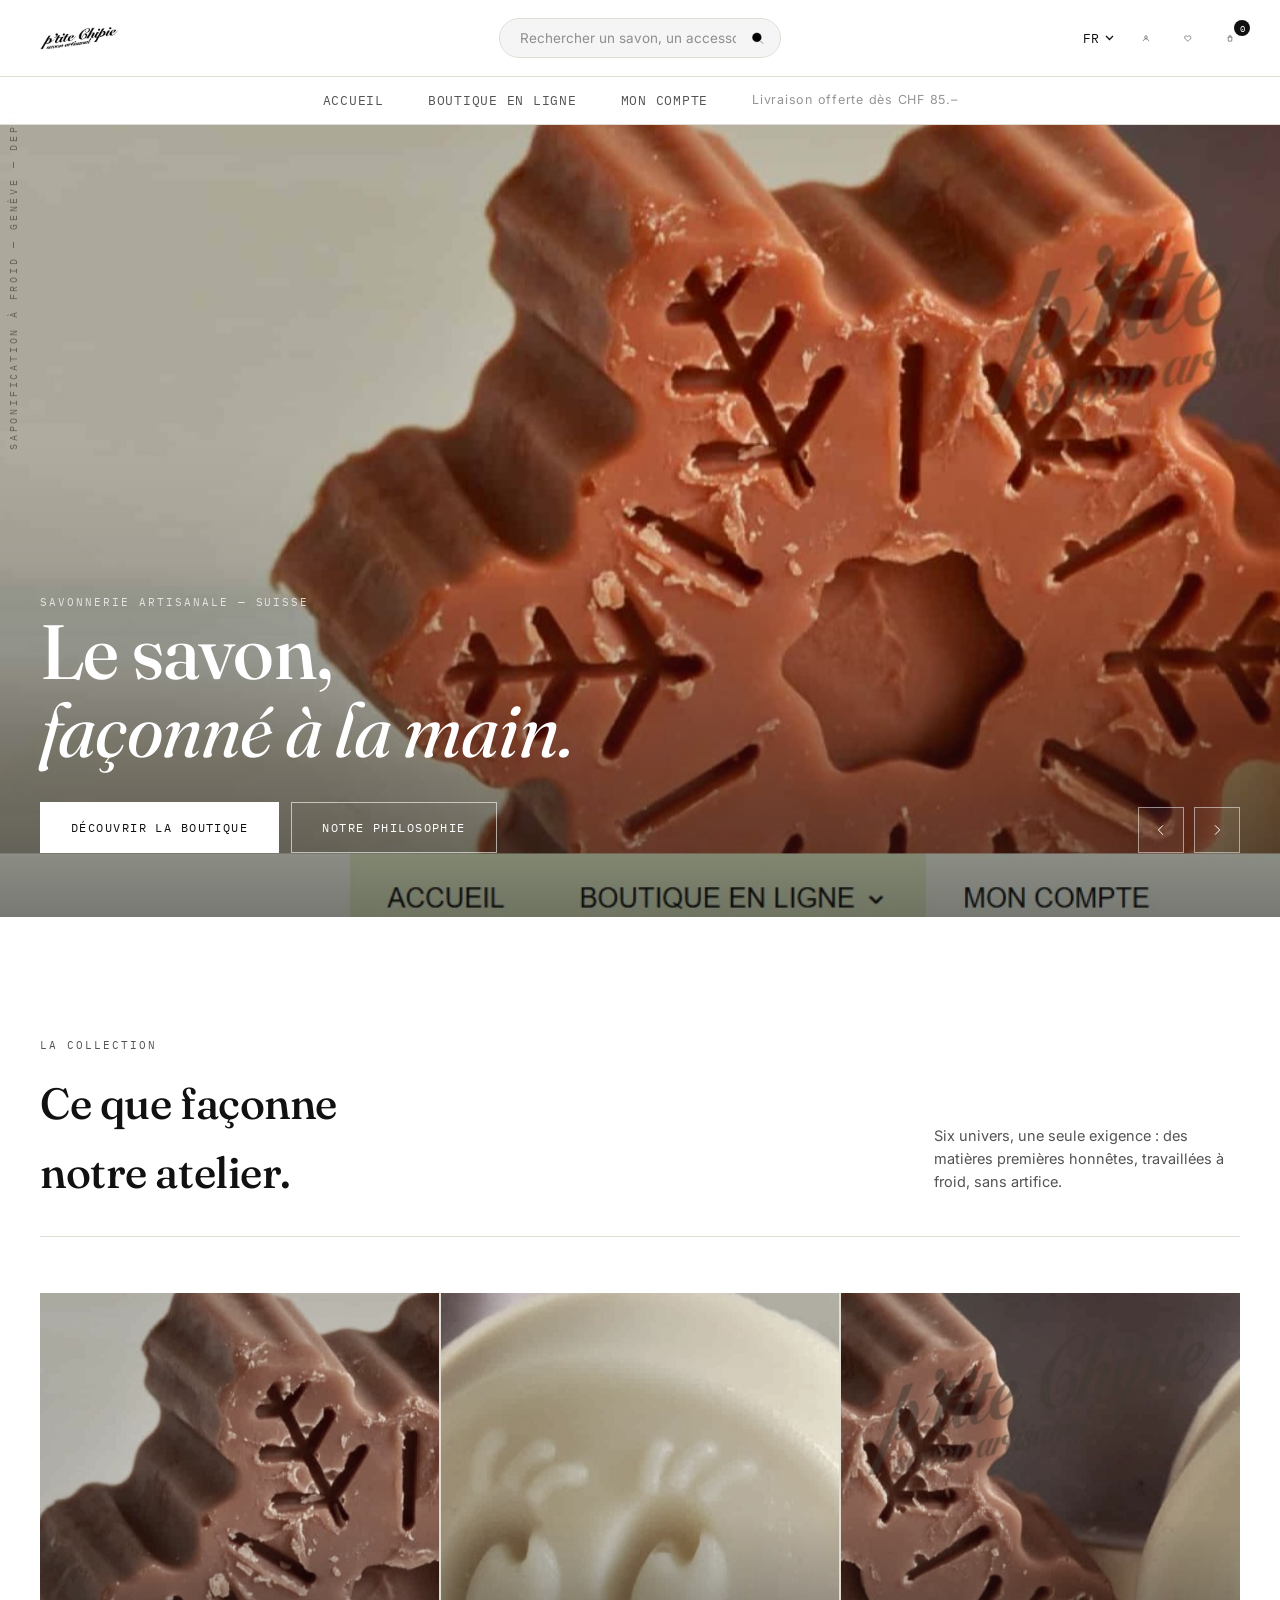
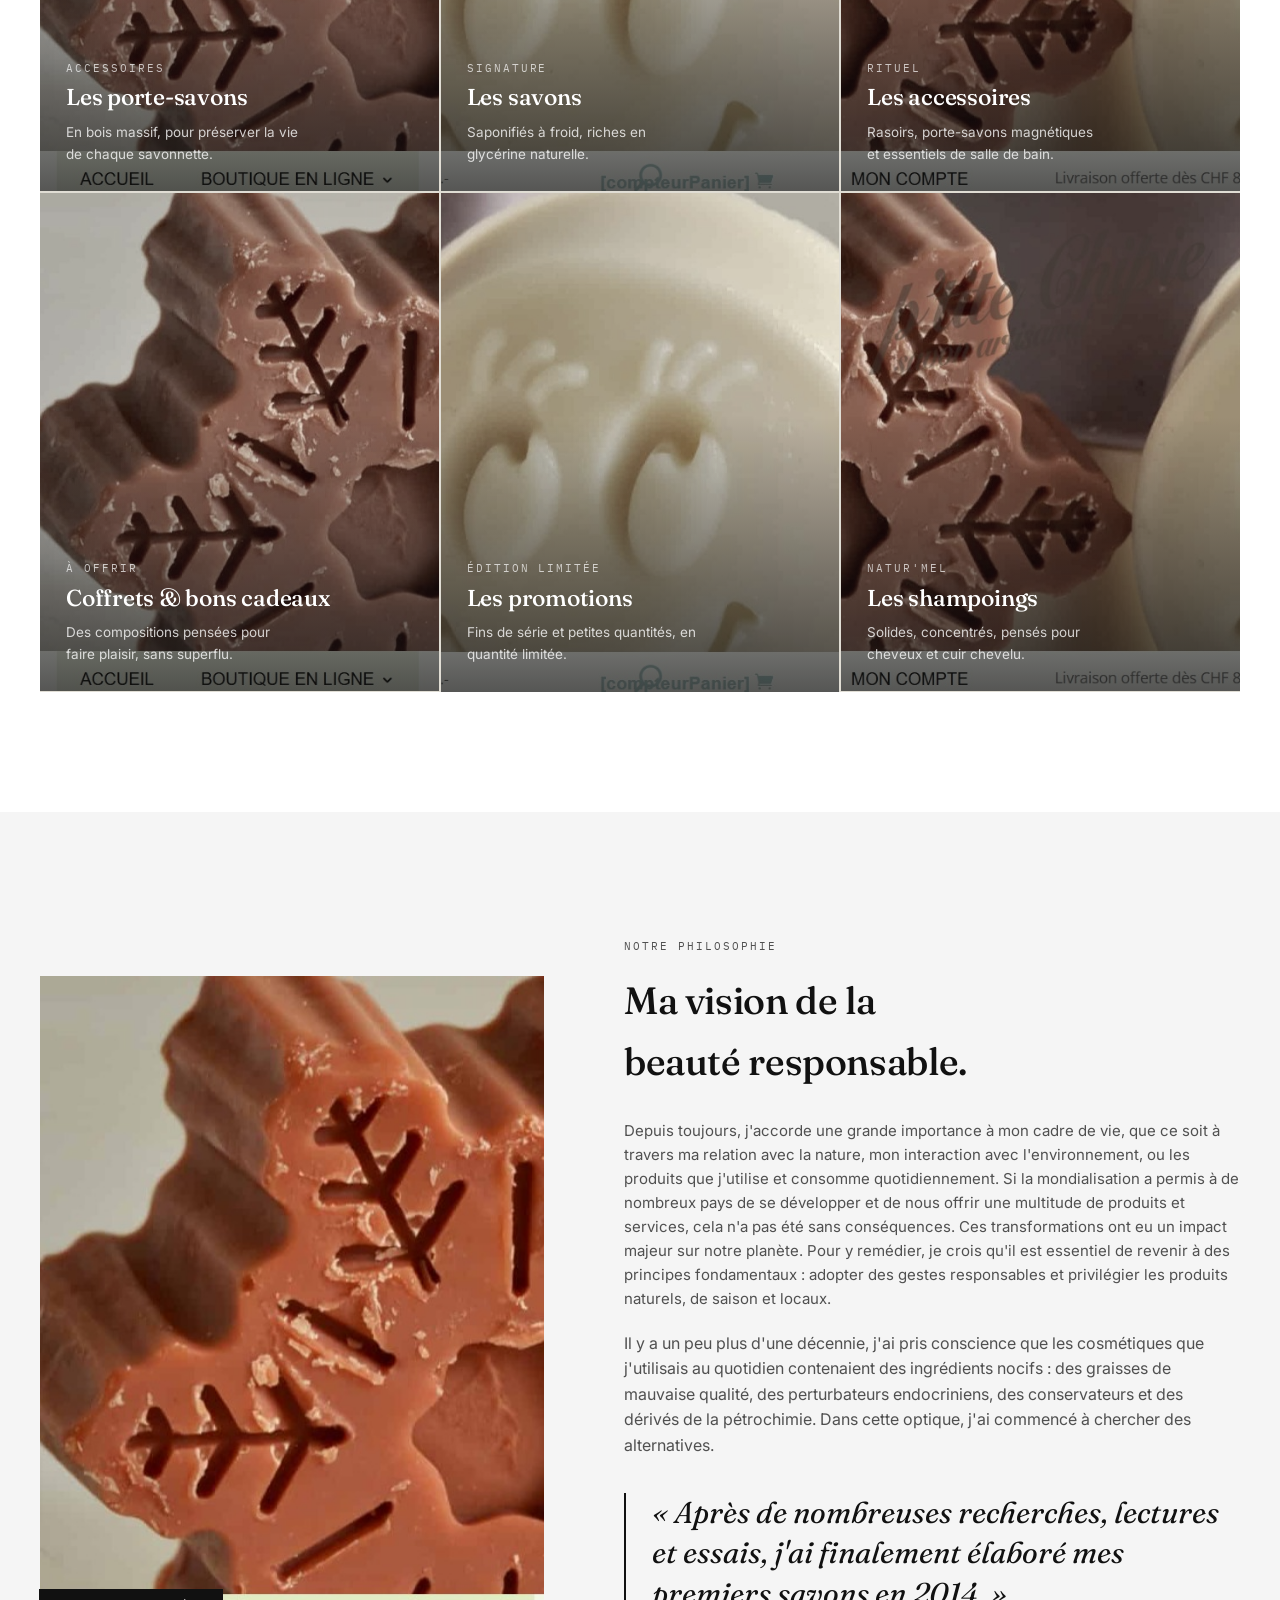
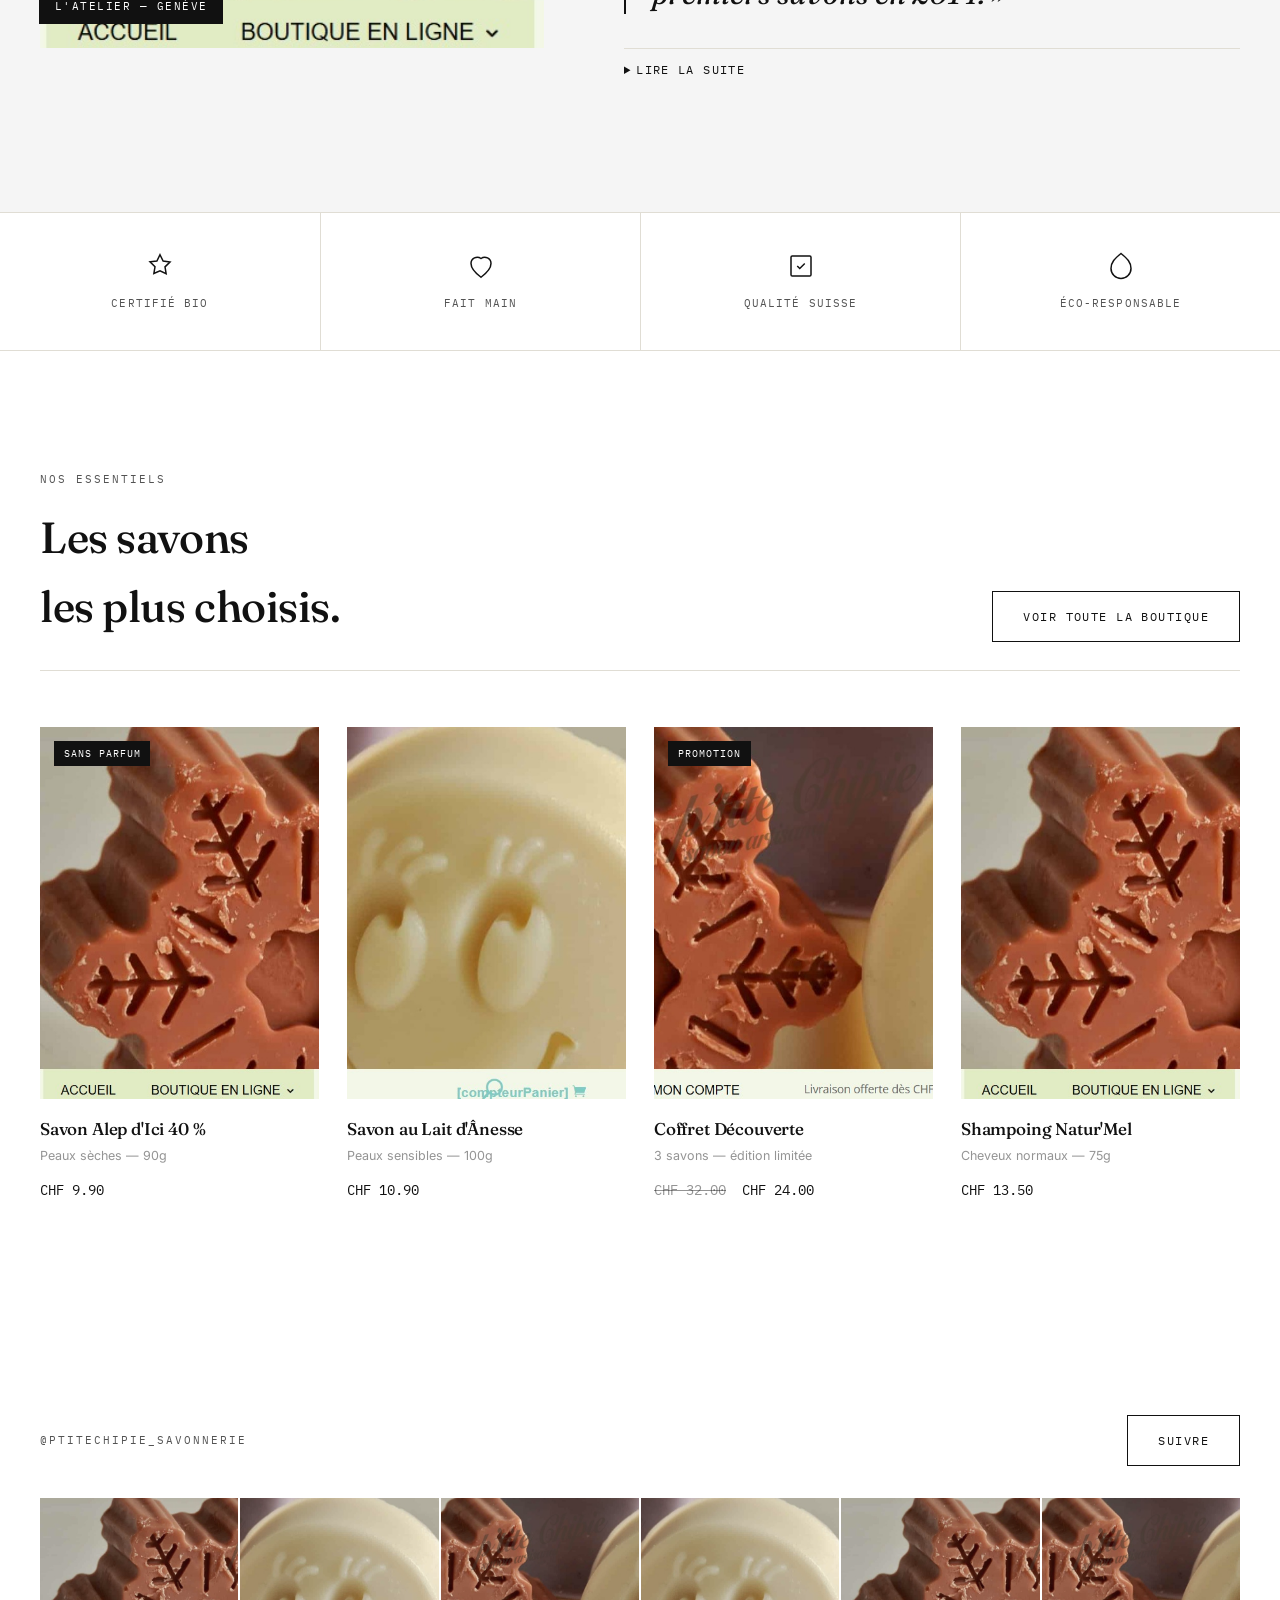
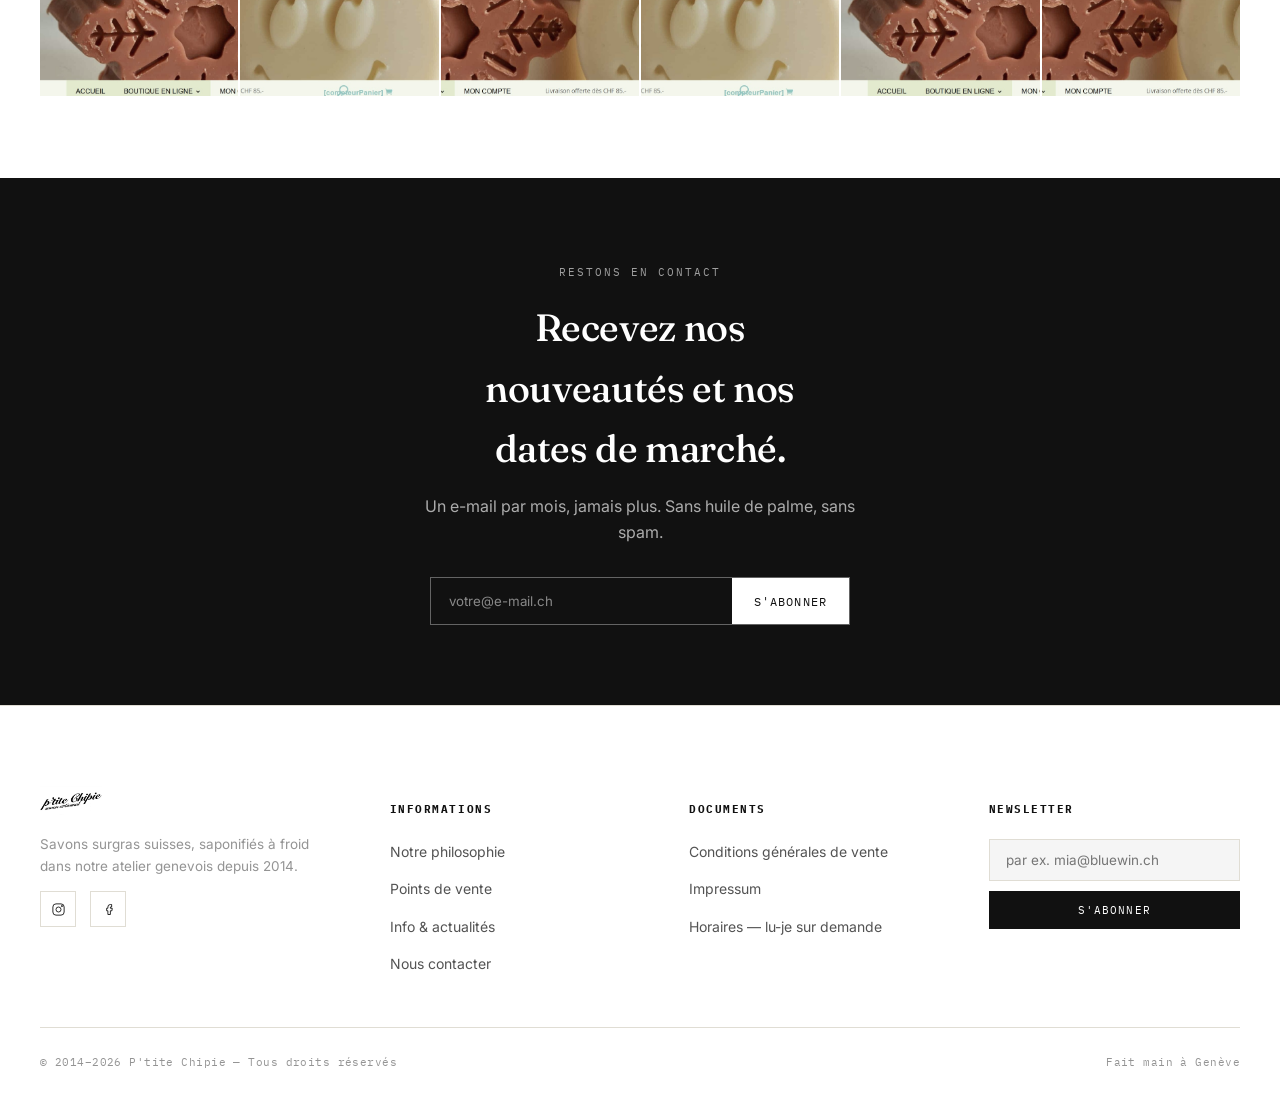
==== index.html @ 365baeb0 "Add files via upload" ====
<!DOCTYPE html>
<html lang="fr">
<head>
<meta charset="UTF-8">
<meta name="viewport" content="width=device-width, initial-scale=1.0">
<title>P'tite Chipie — Savons surgras suisses, saponifiés à froid</title>
<meta name="description" content="Savons surgras artisanaux, saponifiés à froid en Suisse. Sans huile de palme, sans parfum de synthèse. Fabriqué à la main dans notre atelier genevois.">
<link rel="preconnect" href="https://fonts.googleapis.com">
<link href="https://fonts.googleapis.com/css2?family=Fraunces:ital,opsz,wght@0,9..144,300;0,9..144,500;0,9..144,600;1,9..144,400;1,9..144,500&family=Inter:wght@300;400;500;600&family=IBM+Plex+Mono:wght@400;500&display=swap" rel="stylesheet">
<link rel="stylesheet" href="style.css">
</head>
<body>

<div class="atelier-rail"><span>Saponification à froid — Genève — Depuis 2014</span></div>

<!-- ============ HEADER ============ -->
<header class="site-header">
  <div class="header-top">
    <a href="index.html" class="logo-link">
      <img src="assets/logo.jpg" alt="P'tite Chipie — savon artisanal">
    </a>

    <div class="header-search">
      <input type="text" placeholder="Rechercher un savon, un accessoire…">
      <svg viewBox="0 0 24 24"><circle cx="11" cy="11" r="7"/><line x1="21" y1="21" x2="16.65" y2="16.65"/></svg>
    </div>

    <div class="header-actions">
      <div class="lang-select">
        <button type="button"><span class="lang-current">FR</span>
          <svg width="9" height="6" viewBox="0 0 9 6" fill="none"><path d="M1 1L4.5 4.5L8 1" stroke="currentColor" stroke-width="1.3"/></svg>
        </button>
        <ul>
          <li><a href="#">FR</a></li>
          <li><a href="#">EN</a></li>
          <li><a href="#">DE</a></li>
        </ul>
      </div>
      <button class="icon-btn" aria-label="Mon compte">
        <svg viewBox="0 0 24 24"><circle cx="12" cy="8" r="4"/><path d="M4 20c0-4.4 3.6-7 8-7s8 2.6 8 7"/></svg>
      </button>
      <button class="icon-btn" aria-label="Liste de souhaits">
        <svg viewBox="0 0 24 24"><path d="M12 20s-7.5-4.5-9.5-9C1 7.5 3 4 6.5 4c2 0 3.5 1.2 4.5 2.6C12 5.2 13.5 4 15.5 4 19 4 21 7.5 20.5 11 18.5 15.5 12 20 12 20z"/></svg>
      </button>
      <button class="icon-btn" aria-label="Panier">
        <svg viewBox="0 0 24 24"><path d="M6 8h12l-1 12H7L6 8z"/><path d="M9 8V6a3 3 0 0 1 6 0v2"/></svg>
        <span class="cart-count">0</span>
      </button>
    </div>
  </div>

  <nav class="header-nav">
    <ul>
      <li><a href="index.html">Accueil</a></li>
      <li class="has-dropdown">
        <a href="#">Boutique en ligne</a>
        <div class="dropdown">
          <a href="#">Les savons</a>
          <a href="#">Les accessoires</a>
          <a href="#">Natur'Mel</a>
          <a href="#">Coffrets &amp; bons cadeaux</a>
        </div>
      </li>
      <li><a href="#">Mon compte</a></li>
      <li><a href="#" style="text-transform:none;font-family:var(--sans);color:var(--ink-45)">Livraison offerte dès CHF 85.–</a></li>
    </ul>
  </nav>
</header>

<!-- ============ HERO SLIDER ============ -->
<section class="hero">
  <div class="hero-slide active">
    <img src="assets/banner_left.jpg" alt="Savon surgras artisanal en forme de flocon">
  </div>
  <div class="hero-slide">
    <img src="assets/banner_right.jpg" alt="Savon surgras artisanal au miel">
  </div>

  <div class="hero-content">
    <span class="eyebrow">Savonnerie artisanale — Suisse</span>
    <h1>Le savon,<br><span class="italic">façonné à la main.</span></h1>
    <div class="hero-cta">
      <a href="#collection" class="btn btn-light">Découvrir la boutique</a>
      <a href="#philosophie" class="btn btn-outline" style="color:#fff;border-color:rgba(255,255,255,.6)">Notre philosophie</a>
    </div>
  </div>

  <div class="hero-dots">
    <button class="active" aria-label="Slide 1"></button>
    <button aria-label="Slide 2"></button>
  </div>

  <div class="hero-arrows">
    <button class="hero-arrow prev" aria-label="Précédent">
      <svg viewBox="0 0 24 24"><path d="M15 5l-7 7 7 7"/></svg>
    </button>
    <button class="hero-arrow next" aria-label="Suivant">
      <svg viewBox="0 0 24 24"><path d="M9 5l7 7-7 7"/></svg>
    </button>
  </div>
</section>

<!-- ============ CATEGORY GRID ============ -->
<section class="section" id="collection">
  <div class="wrap">
    <div class="section-head">
      <div>
        <span class="eyebrow">La collection</span>
        <h2>Ce que façonne<br>notre atelier.</h2>
      </div>
      <p style="max-width:34ch;color:var(--ink-70);font-size:14.5px;">Six univers, une seule exigence&nbsp;: des matières premières honnêtes, travaillées à froid, sans artifice.</p>
    </div>

    <div class="cat-grid">
      <a class="cat-card" href="#">
        <img src="assets/banner_left.jpg" alt="Porte-savons en bois">
        <div class="cat-card-arrow"><svg viewBox="0 0 24 24"><path d="M7 17L17 7M9 7h8v8"/></svg></div>
        <div class="cat-card-body">
          <span class="eyebrow">Accessoires</span>
          <h3>Les porte-savons</h3>
          <p>En bois massif, pour préserver la vie de chaque savonnette.</p>
        </div>
      </a>

      <a class="cat-card" href="#">
        <img src="assets/banner_right.jpg" alt="Savons surgras artisanaux">
        <div class="cat-card-arrow"><svg viewBox="0 0 24 24"><path d="M7 17L17 7M9 7h8v8"/></svg></div>
        <div class="cat-card-body">
          <span class="eyebrow">Signature</span>
          <h3>Les savons</h3>
          <p>Saponifiés à froid, riches en glycérine naturelle.</p>
        </div>
      </a>

      <a class="cat-card" href="#">
        <img src="assets/banner_full.jpg" alt="Accessoires de rasage et de bain">
        <div class="cat-card-arrow"><svg viewBox="0 0 24 24"><path d="M7 17L17 7M9 7h8v8"/></svg></div>
        <div class="cat-card-body">
          <span class="eyebrow">Rituel</span>
          <h3>Les accessoires</h3>
          <p>Rasoirs, porte-savons magnétiques et essentiels de salle de bain.</p>
        </div>
      </a>

      <a class="cat-card" href="#">
        <img src="assets/banner_left.jpg" alt="Coffrets cadeaux">
        <div class="cat-card-arrow"><svg viewBox="0 0 24 24"><path d="M7 17L17 7M9 7h8v8"/></svg></div>
        <div class="cat-card-body">
          <span class="eyebrow">À offrir</span>
          <h3>Coffrets &amp; bons cadeaux</h3>
          <p>Des compositions pensées pour faire plaisir, sans superflu.</p>
        </div>
      </a>

      <a class="cat-card" href="#">
        <img src="assets/banner_right.jpg" alt="Promotions">
        <div class="cat-card-arrow"><svg viewBox="0 0 24 24"><path d="M7 17L17 7M9 7h8v8"/></svg></div>
        <div class="cat-card-body">
          <span class="eyebrow">Édition limitée</span>
          <h3>Les promotions</h3>
          <p>Fins de série et petites quantités, en quantité limitée.</p>
        </div>
      </a>

      <a class="cat-card" href="#">
        <img src="assets/banner_full.jpg" alt="Shampoings solides Natur'Mel">
        <div class="cat-card-arrow"><svg viewBox="0 0 24 24"><path d="M7 17L17 7M9 7h8v8"/></svg></div>
        <div class="cat-card-body">
          <span class="eyebrow">Natur'Mel</span>
          <h3>Les shampoings</h3>
          <p>Solides, concentrés, pensés pour cheveux et cuir chevelu.</p>
        </div>
      </a>
    </div>
  </div>
</section>

<!-- ============ ABOUT / EDITORIAL ============ -->
<section class="section" id="philosophie" style="background:var(--stone);">
  <div class="wrap">
    <div class="about">
      <div class="about-media">
        <img src="assets/banner_left.jpg" alt="Atelier de fabrication de savons P'tite Chipie">
        <span class="tag">L'atelier — Genève</span>
      </div>
      <div class="about-copy">
        <span class="eyebrow">Notre philosophie</span>
        <h2 style="margin:14px 0 26px;font-size:clamp(26px,3vw,38px);">Ma vision de la<br>beauté responsable.</h2>

        <p>Depuis toujours, j'accorde une grande importance à mon cadre de vie, que ce soit à travers ma relation avec la nature, mon interaction avec l'environnement, ou les produits que j'utilise et consomme quotidiennement. Si la mondialisation a permis à de nombreux pays de se développer et de nous offrir une multitude de produits et services, cela n'a pas été sans conséquences. Ces transformations ont eu un impact majeur sur notre planète. Pour y remédier, je crois qu'il est essentiel de revenir à des principes fondamentaux&nbsp;: adopter des gestes responsables et privilégier les produits naturels, de saison et locaux.</p>

        <p>Il y a un peu plus d'une décennie, j'ai pris conscience que les cosmétiques que j'utilisais au quotidien contenaient des ingrédients nocifs&nbsp;: des graisses de mauvaise qualité, des perturbateurs endocriniens, des conservateurs et des dérivés de la pétrochimie. Dans cette optique, j'ai commencé à chercher des alternatives.</p>

        <blockquote class="pull-quote">« Après de nombreuses recherches, lectures et essais, j'ai finalement élaboré mes premiers savons en 2014. »</blockquote>

        <details>
          <summary>Lire la suite</summary>
          <p>Ce qui n'était au départ qu'un test pour mon usage personnel est rapidement devenu un cadeau pour mes proches, puis un produit répondant pleinement à mes exigences. En 2015, j'ai décidé de participer aux marchés locaux afin d'échanger avec vous, de recueillir vos idées et de mieux comprendre vos besoins. Cette même année, mes savons ont été distribués dans plusieurs commerces partenaires, et j'ai également lancé ce site internet.</p>
          <p>Les lois sur les cosmétiques ont évolué au fil des ans, renforçant les exigences de sécurité et de transparence pour les consommateurs. Consciente de l'importance de ces nouvelles réglementations, je m'assure que chaque produit que je crée respecte scrupuleusement ces normes. Tous les Dossiers d'Information Produit (DIP) sont disponibles pour chaque recette, garantissant ainsi un accès total aux informations sur la composition, la sécurité et l'éthique de chaque formule.</p>
          <p>Tous mes produits sont conçus dans mon atelier, un espace entièrement dédié à la création artisanale de cosmétiques naturels. Ce lieu est bien plus qu'un simple espace de fabrication&nbsp;: c'est là où chaque ingrédient est sélectionné avec soin, où chaque formule est testée pour sa qualité et son efficacité, et où chaque produit est préparé avec la plus grande attention.</p>
          <p>Je vous souhaite beaucoup de plaisir dans la découverte de mon univers et de mes produits, et j'espère qu'ils sauront répondre à vos attentes en matière de naturel, de qualité et de transparence.</p>
        </details>
      </div>
    </div>
  </div>
</section>

<!-- ============ CERTIFICATIONS ============ -->
<section class="certs">
  <div class="cert">
    <svg viewBox="0 0 24 24"><path d="M12 3l2.5 5 5.5.8-4 3.9.9 5.4L12 15.8 7.1 18l.9-5.4-4-3.9L9.5 8z"/></svg>
    <span>Certifié Bio</span>
  </div>
  <div class="cert">
    <svg viewBox="0 0 24 24"><path d="M12 21c-4-3-8-6.5-8-11a5 5 0 0 1 8-4 5 5 0 0 1 8 4c0 4.5-4 8-8 11z"/></svg>
    <span>Fait main</span>
  </div>
  <div class="cert">
    <svg viewBox="0 0 24 24"><rect x="4" y="4" width="16" height="16" rx="1"/><path d="M9 12l2 2 4-4"/></svg>
    <span>Qualité suisse</span>
  </div>
  <div class="cert">
    <svg viewBox="0 0 24 24"><path d="M12 2C7 6 4 9 4 14a8 8 0 0 0 16 0c0-5-3-8-8-12z"/></svg>
    <span>Éco-responsable</span>
  </div>
</section>

<!-- ============ FEATURED PRODUCTS ============ -->
<section class="section" id="produits">
  <div class="wrap">
    <div class="section-head">
      <div>
        <span class="eyebrow">Nos essentiels</span>
        <h2>Les savons<br>les plus choisis.</h2>
      </div>
      <a href="#" class="btn btn-outline">Voir toute la boutique</a>
    </div>

    <div class="product-grid">
      <a class="product-card" href="produit.html">
        <div class="product-media">
          <span class="product-badge">Sans parfum</span>
          <img src="assets/banner_left.jpg" alt="Savon Alep d'Ici 40%">
          <div class="product-quickadd">Aperçu rapide</div>
        </div>
        <h3 class="product-title">Savon Alep d'Ici 40&nbsp;%</h3>
        <p class="product-sub">Peaux sèches — 90g</p>
        <p class="product-price">CHF 9.90</p>
      </a>

      <a class="product-card" href="#">
        <div class="product-media">
          <img src="assets/banner_right.jpg" alt="Savon au lait d'ânesse">
          <div class="product-quickadd">Aperçu rapide</div>
        </div>
        <h3 class="product-title">Savon au Lait d'Ânesse</h3>
        <p class="product-sub">Peaux sensibles — 100g</p>
        <p class="product-price">CHF 10.90</p>
      </a>

      <a class="product-card" href="#">
        <div class="product-media">
          <span class="product-badge">Promotion</span>
          <img src="assets/banner_full.jpg" alt="Coffret découverte">
          <div class="product-quickadd">Aperçu rapide</div>
        </div>
        <h3 class="product-title">Coffret Découverte</h3>
        <p class="product-sub">3 savons — édition limitée</p>
        <p class="product-price"><span class="was">CHF 32.00</span> CHF 24.00</p>
      </a>

      <a class="product-card" href="#">
        <div class="product-media">
          <img src="assets/banner_left.jpg" alt="Shampoing solide Natur'Mel">
          <div class="product-quickadd">Aperçu rapide</div>
        </div>
        <h3 class="product-title">Shampoing Natur'Mel</h3>
        <p class="product-sub">Cheveux normaux — 75g</p>
        <p class="product-price">CHF 13.50</p>
      </a>
    </div>
  </div>
</section>

<!-- ============ INSTAGRAM ============ -->
<section class="section-tight">
  <div class="wrap">
    <div class="insta-head">
      <span class="eyebrow">@ptitechipie_savonnerie</span>
      <a href="https://www.instagram.com/ptitechipie_savonnerie/" class="btn btn-outline">Suivre</a>
    </div>
    <div class="insta-grid">
      <a href="#"><img src="assets/banner_left.jpg" alt=""></a>
      <a href="#"><img src="assets/banner_right.jpg" alt=""></a>
      <a href="#"><img src="assets/banner_full.jpg" alt=""></a>
      <a href="#"><img src="assets/banner_right.jpg" alt=""></a>
      <a href="#"><img src="assets/banner_left.jpg" alt=""></a>
      <a href="#"><img src="assets/banner_full.jpg" alt=""></a>
    </div>
  </div>
</section>

<!-- ============ NEWSLETTER STRIP ============ -->
<section class="strip">
  <div class="wrap">
    <span class="eyebrow" style="color:rgba(255,255,255,.6)">Restons en contact</span>
    <h2 style="margin-top:14px;">Recevez nos nouveautés et nos dates de marché.</h2>
    <p>Un e-mail par mois, jamais plus. Sans huile de palme, sans spam.</p>
    <form class="strip-form" onsubmit="return false;">
      <input type="email" placeholder="votre@e-mail.ch" required>
      <button type="submit">S'abonner</button>
    </form>
  </div>
</section>

<!-- ============ FOOTER ============ -->
<footer class="site-footer">
  <div class="wrap">
    <div class="footer-grid">
      <div class="footer-brand">
        <img src="assets/logo.jpg" alt="P'tite Chipie">
        <p>Savons surgras suisses, saponifiés à froid dans notre atelier genevois depuis 2014.</p>
        <div class="footer-social">
          <a href="https://www.instagram.com/ptitechipie_savonnerie/" aria-label="Instagram"><svg viewBox="0 0 24 24"><rect x="3" y="3" width="18" height="18" rx="5"/><circle cx="12" cy="12" r="4"/><circle cx="17.5" cy="6.5" r="1"/></svg></a>
          <a href="https://www.facebook.com/Ptite-Chipie-Les-savons-487684641408718/" aria-label="Facebook"><svg viewBox="0 0 24 24"><path d="M15 8h2V4h-2a4 4 0 0 0-4 4v2H9v4h2v6h4v-6h2.5l.5-4H15V8z"/></svg></a>
        </div>
      </div>

      <div class="footer-col">
        <h4>Informations</h4>
        <ul>
          <li><a href="#">Notre philosophie</a></li>
          <li><a href="#">Points de vente</a></li>
          <li><a href="#">Info &amp; actualités</a></li>
          <li><a href="#">Nous contacter</a></li>
        </ul>
      </div>

      <div class="footer-col">
        <h4>Documents</h4>
        <ul>
          <li><a href="#">Conditions générales de vente</a></li>
          <li><a href="#">Impressum</a></li>
          <li><a href="#">Horaires — lu-je sur demande</a></li>
        </ul>
      </div>

      <div class="footer-col">
        <h4>Newsletter</h4>
        <div class="footer-newsletter">
          <input type="email" placeholder="par ex. mia@bluewin.ch">
          <button>S'abonner</button>
        </div>
      </div>
    </div>

    <div class="footer-bottom">
      <span>© 2014–2026 P'tite Chipie — Tous droits réservés</span>
      <span>Fait main à Genève</span>
    </div>
  </div>
</footer>

<script src="script.js"></script>
</body>
</html>
---- style.css ----
/* ============================================================
   P'TITE CHIPIE — PREMIUM EDITORIAL REDESIGN
   Design tokens
   ============================================================ */
:root{
  --paper:#ffffff;
  --ink:#111111;
  --ink-70:rgba(17,17,17,.72);
  --ink-45:rgba(17,17,17,.45);
  --stone:#f5f5f5;
  --clay:#e9e2d3;      /* warm neutral drawn from the soap photography — used sparingly */
  --line:#e0ddd4;
  --line-strong:#111111;
  --radius:2px;
  --serif:'Fraunces', serif;
  --sans:'Inter', sans-serif;
  --mono:'IBM Plex Mono', monospace;
  --ease:cubic-bezier(.65,0,.35,1);
}

*{box-sizing:border-box;}
html{scroll-behavior:smooth;}
body{
  margin:0;
  font-family:var(--sans);
  color:var(--ink);
  background:var(--paper);
  -webkit-font-smoothing:antialiased;
  font-size:16px;
  line-height:1.6;
}
img{max-width:100%;display:block;}
a{color:inherit;text-decoration:none;}
button{font-family:inherit;cursor:pointer;}
:focus-visible{outline:2px solid var(--ink);outline-offset:3px;}

.eyebrow{
  font-family:var(--mono);
  font-size:11px;
  letter-spacing:.18em;
  text-transform:uppercase;
  color:var(--ink-70);
}

h1,h2,h3{font-family:var(--serif);font-weight:500;margin:0;letter-spacing:-.01em;}
.italic{font-style:italic;font-weight:400;}

.wrap{
  max-width:1320px;
  margin:0 auto;
  padding:0 40px;
}

/* ============================================================
   SIGNATURE ELEMENT — the vertical atelier rail
   A recurring identity mark unique to this redesign: a mono
   ledger strip running down the left margin, referencing the
   real production method and origin. Appears on every page.
   ============================================================ */
.atelier-rail{
  position:fixed;
  left:14px;
  top:0;
  height:100vh;
  display:flex;
  align-items:center;
  z-index:40;
  pointer-events:none;
}
.atelier-rail span{
  font-family:var(--mono);
  font-size:10px;
  letter-spacing:.28em;
  text-transform:uppercase;
  color:var(--ink-45);
  white-space:nowrap;
  transform:rotate(-90deg);
  transform-origin:left center;
}
@media (max-width:960px){
  .atelier-rail{display:none;}
}

/* ============================================================
   HEADER
   ============================================================ */
.site-header{
  position:sticky;
  top:0;
  z-index:50;
  background:rgba(255,255,255,.92);
  backdrop-filter:blur(10px);
  border-bottom:1px solid var(--line);
}
.header-top{
  display:grid;
  grid-template-columns:1fr auto 1fr;
  align-items:center;
  gap:24px;
  padding:18px 40px;
  max-width:1320px;
  margin:0 auto;
}
.logo-link{justify-self:start;}
.logo-link img{
  height:38px;
  width:auto;
  mix-blend-mode:multiply;
}
.header-search{
  justify-self:center;
  width:100%;
  max-width:480px;
  position:relative;
}
.header-search input{
  width:100%;
  border:1px solid var(--line);
  background:var(--stone);
  border-radius:999px;
  padding:11px 44px 11px 20px;
  font-family:var(--sans);
  font-size:13.5px;
  color:var(--ink);
  transition:border-color .25s var(--ease), background .25s var(--ease);
}
.header-search input::placeholder{color:var(--ink-45);}
.header-search input:focus{border-color:var(--ink);background:var(--paper);}
.header-search svg{
  position:absolute;
  right:16px;
  top:50%;
  transform:translateY(-50%);
  width:15px;height:15px;
  stroke:var(--ink-70);
  pointer-events:none;
}
.header-actions{
  justify-self:end;
  display:flex;
  align-items:center;
  gap:22px;
}
.lang-select{
  position:relative;
  font-family:var(--mono);
  font-size:11px;
  letter-spacing:.1em;
}
.lang-select button{
  background:none;border:none;color:var(--ink);
  display:flex;align-items:center;gap:6px;
  padding:6px 0;
}
.lang-select ul{
  list-style:none;margin:0;padding:8px 0;
  position:absolute;top:100%;right:0;
  background:var(--paper);border:1px solid var(--line);
  min-width:70px;
  display:none;
}
.lang-select.open ul{display:block;}
.lang-select li a{display:block;padding:6px 14px;}
.lang-select li a:hover{background:var(--stone);}
.icon-btn{
  position:relative;
  background:none;border:none;
  display:flex;align-items:center;justify-content:center;
  width:20px;height:20px;
  color:var(--ink);
}
.icon-btn svg{width:19px;height:19px;stroke:var(--ink);fill:none;stroke-width:1.4;}
.cart-count{
  position:absolute;top:-8px;right:-10px;
  background:var(--ink);color:var(--paper);
  font-family:var(--mono);font-size:9px;
  width:16px;height:16px;border-radius:50%;
  display:flex;align-items:center;justify-content:center;
}
.header-nav{
  border-top:1px solid var(--line);
}
.header-nav ul{
  list-style:none;margin:0;padding:0;
  display:flex;justify-content:center;gap:44px;
  max-width:1320px;margin:0 auto;
}
.header-nav > ul > li{position:relative;}
.header-nav a{
  display:block;
  padding:13px 0;
  font-size:12.5px;
  letter-spacing:.06em;
  text-transform:uppercase;
  font-family:var(--mono);
  color:var(--ink-70);
  border-bottom:1px solid transparent;
  transition:color .2s, border-color .2s;
}
.header-nav a:hover, .header-nav li:hover > a{color:var(--ink);border-color:var(--ink);}
.has-dropdown .dropdown{
  display:none;
  position:absolute;top:100%;left:50%;
  transform:translateX(-50%);
  background:var(--paper);
  border:1px solid var(--line);
  min-width:210px;
  padding:10px 0;
  box-shadow:0 18px 40px rgba(17,17,17,.08);
}
.has-dropdown:hover .dropdown{display:block;}
.dropdown a{
  padding:9px 22px;
  text-transform:none;
  font-family:var(--sans);
  font-size:14px;
  letter-spacing:0;
}
.dropdown a:hover{background:var(--stone);border-color:transparent;}

/* ============================================================
   HERO SLIDER
   ============================================================ */
.hero{
  position:relative;
  height:88vh;
  min-height:560px;
  overflow:hidden;
  background:var(--ink);
}
.hero-slide{
  position:absolute;inset:0;
  opacity:0;
  transition:opacity 1.1s var(--ease);
}
.hero-slide.active{opacity:1;}
.hero-slide img{
  width:100%;height:100%;object-fit:cover;
  filter:saturate(1.02);
}
.hero::after{
  content:'';
  position:absolute;inset:0;
  background:linear-gradient(0deg, rgba(17,17,17,.55) 0%, rgba(17,17,17,.05) 45%, rgba(17,17,17,0) 60%);
  pointer-events:none;
}
.hero-content{
  position:absolute;
  left:0;right:0;bottom:0;
  padding:0 40px 64px;
  color:var(--paper);
  z-index:5;
  max-width:1320px;
  margin:0 auto;
}
.hero-content .eyebrow{color:rgba(255,255,255,.75);margin-bottom:18px;}
.hero-content h1{
  font-size:clamp(38px, 6vw, 78px);
  color:var(--paper);
  max-width:14ch;
  line-height:1.02;
}
.hero-cta{
  margin-top:32px;
  display:inline-flex;
  align-items:center;
  gap:12px;
}
.btn{
  display:inline-flex;align-items:center;gap:10px;
  background:var(--ink);color:var(--paper);
  padding:15px 30px;
  font-family:var(--mono);font-size:12px;letter-spacing:.12em;text-transform:uppercase;
  border:1px solid var(--ink);
  transition:background .25s var(--ease), color .25s var(--ease);
}
.btn:hover{background:transparent;color:var(--paper);}
.btn-outline{
  background:transparent;color:var(--ink);border:1px solid var(--ink);
}
.btn-outline:hover{background:var(--ink);color:var(--paper);}
.btn-light{background:var(--paper);color:var(--ink);border-color:var(--paper);}
.btn-light:hover{background:transparent;color:var(--paper);}

.hero-arrows{
  position:absolute;
  bottom:64px;right:40px;
  display:flex;gap:10px;
  z-index:6;
}
.hero-arrow{
  width:46px;height:46px;
  border:1px solid rgba(255,255,255,.5);
  background:rgba(255,255,255,.05);
  color:var(--paper);
  display:flex;align-items:center;justify-content:center;
  transition:background .2s, border-color .2s;
}
.hero-arrow:hover{background:rgba(255,255,255,.18);border-color:var(--paper);}
.hero-arrow svg{width:16px;height:16px;stroke:var(--paper);fill:none;stroke-width:1.5;}

.hero-dots{
  position:absolute;
  left:40px;bottom:70px;
  display:flex;gap:9px;
  z-index:6;
}
.hero-dots button{
  width:26px;height:2px;background:rgba(255,255,255,.35);border:none;padding:0;
  transition:background .2s;
}
.hero-dots button.active{background:var(--paper);}

/* ============================================================
   SECTION SCAFFOLDING
   ============================================================ */
.section{padding:120px 0;}
.section-tight{padding:80px 0;}
.section-head{
  display:flex;
  justify-content:space-between;
  align-items:flex-end;
  gap:40px;
  margin-bottom:56px;
  border-bottom:1px solid var(--line);
  padding-bottom:28px;
}
.section-head h2{font-size:clamp(28px,3.4vw,44px);}
.section-head .eyebrow{margin-bottom:14px;display:block;}

/* CATEGORY GRID */
.cat-grid{
  display:grid;
  grid-template-columns:repeat(3,1fr);
  gap:2px;
  background:var(--line);
}
.cat-card{
  background:var(--paper);
  position:relative;
  overflow:hidden;
  aspect-ratio:4/5;
  display:flex;flex-direction:column;justify-content:flex-end;
}
.cat-card img{
  position:absolute;inset:0;width:100%;height:100%;object-fit:cover;
  filter:grayscale(.55) contrast(1.03);
  transition:transform .8s var(--ease), filter .6s var(--ease);
}
.cat-card:hover img{transform:scale(1.06);filter:grayscale(0) contrast(1.03);}
.cat-card::before{
  content:'';
  position:absolute;inset:0;
  background:linear-gradient(0deg, rgba(17,17,17,.7) 0%, rgba(17,17,17,0) 55%);
  z-index:1;
}
.cat-card-body{
  position:relative;z-index:2;
  padding:26px;
  color:var(--paper);
}
.cat-card-body .eyebrow{color:rgba(255,255,255,.7);margin-bottom:8px;}
.cat-card-body h3{color:var(--paper);font-size:23px;margin-bottom:6px;}
.cat-card-body p{margin:0;font-size:13.5px;color:rgba(255,255,255,.78);max-width:26ch;}
.cat-card-arrow{
  position:absolute;top:22px;right:22px;z-index:2;
  width:34px;height:34px;border-radius:50%;
  border:1px solid rgba(255,255,255,.6);
  display:flex;align-items:center;justify-content:center;
  opacity:0;transform:translate(-4px,4px);
  transition:opacity .3s, transform .3s;
}
.cat-card:hover .cat-card-arrow{opacity:1;transform:translate(0,0);}
.cat-card-arrow svg{width:13px;height:13px;stroke:var(--paper);fill:none;stroke-width:1.6;}
@media (max-width:900px){
  .cat-grid{grid-template-columns:repeat(2,1fr);}
}
@media (max-width:560px){
  .cat-grid{grid-template-columns:1fr;}
}

/* ABOUT / EDITORIAL */
.about{
  display:grid;
  grid-template-columns:.9fr 1.1fr;
  gap:80px;
  align-items:center;
}
.about-media{position:relative;}
.about-media img{width:100%;height:auto;aspect-ratio:3/4;object-fit:cover;}
.about-media .tag{
  position:absolute;left:-1px;bottom:24px;
  background:var(--ink);color:var(--paper);
  font-family:var(--mono);font-size:10.5px;letter-spacing:.14em;text-transform:uppercase;
  padding:9px 16px;
}
.about-copy p{color:var(--ink-70);font-size:16px;margin:0 0 20px;}
.about-copy p:first-of-type{
  font-size:15px;
}
.pull-quote{
  font-family:var(--serif);
  font-style:italic;
  font-weight:400;
  font-size:clamp(22px,2.4vw,30px);
  line-height:1.35;
  margin:34px 0;
  color:var(--ink);
  border-left:2px solid var(--ink);
  padding-left:26px;
}
.about-copy details{margin-top:8px;}
.about-copy summary{
  cursor:pointer;font-family:var(--mono);font-size:11.5px;letter-spacing:.12em;
  text-transform:uppercase;color:var(--ink);padding:12px 0;
  border-top:1px solid var(--line);
}
@media (max-width:900px){
  .about{grid-template-columns:1fr;gap:40px;}
}

/* CERTIFICATIONS */
.certs{
  display:grid;
  grid-template-columns:repeat(4,1fr);
  border-top:1px solid var(--line);
  border-bottom:1px solid var(--line);
}
.cert{
  padding:38px 24px;
  text-align:center;
  border-left:1px solid var(--line);
  display:flex;flex-direction:column;align-items:center;gap:14px;
}
.cert:first-child{border-left:none;}
.cert svg{width:30px;height:30px;stroke:var(--ink);fill:none;stroke-width:1.2;}
.cert span{font-family:var(--mono);font-size:11px;letter-spacing:.1em;text-transform:uppercase;color:var(--ink-70);}
@media (max-width:760px){
  .certs{grid-template-columns:repeat(2,1fr);}
  .cert:nth-child(3){border-left:none;}
}

/* PRODUCTS */
.product-grid{
  display:grid;
  grid-template-columns:repeat(4,1fr);
  gap:36px 28px;
}
.product-card{position:relative;}
.product-media{
  position:relative;
  aspect-ratio:3/4;
  background:var(--stone);
  overflow:hidden;
  margin-bottom:16px;
}
.product-media img{width:100%;height:100%;object-fit:cover;transition:transform .7s var(--ease);}
.product-card:hover .product-media img{transform:scale(1.045);}
.product-quickadd{
  position:absolute;left:14px;right:14px;bottom:14px;
  background:var(--paper);
  padding:12px;
  font-family:var(--mono);font-size:10.5px;letter-spacing:.1em;text-transform:uppercase;
  text-align:center;
  transform:translateY(14px);
  opacity:0;
  transition:transform .3s var(--ease), opacity .3s var(--ease);
  border:1px solid var(--ink);
}
.product-card:hover .product-quickadd{transform:translateY(0);opacity:1;}
.product-badge{
  position:absolute;top:14px;left:14px;
  background:var(--ink);color:var(--paper);
  font-family:var(--mono);font-size:9.5px;letter-spacing:.1em;text-transform:uppercase;
  padding:5px 10px;
}
.product-title{font-family:var(--serif);font-size:17px;margin:0 0 4px;}
.product-sub{font-size:12.5px;color:var(--ink-45);margin:0 0 8px;}
.product-price{font-family:var(--mono);font-size:13.5px;}
.product-price .was{color:var(--ink-45);text-decoration:line-through;margin-right:8px;}
@media (max-width:960px){.product-grid{grid-template-columns:repeat(2,1fr);}}
@media (max-width:560px){.product-grid{grid-template-columns:1fr 1fr;gap:20px 16px;}}

/* INSTAGRAM MASONRY */
.insta-head{
  display:flex;align-items:center;justify-content:space-between;
  margin-bottom:32px;
}
.insta-grid{
  display:grid;
  grid-template-columns:repeat(6,1fr);
  gap:2px;
}
.insta-grid a{
  position:relative;overflow:hidden;aspect-ratio:1/1;
}
.insta-grid img{width:100%;height:100%;object-fit:cover;filter:grayscale(.3);transition:transform .6s var(--ease), filter .4s;}
.insta-grid a:hover img{transform:scale(1.08);filter:grayscale(0);}
.insta-grid a:nth-child(3n+1){grid-row:span 2;}
@media (max-width:900px){.insta-grid{grid-template-columns:repeat(3,1fr);} .insta-grid a:nth-child(3n+1){grid-row:span 1;}}

/* NEWSLETTER STRIP */
.strip{
  background:var(--ink);
  color:var(--paper);
  padding:80px 0;
  text-align:center;
}
.strip h2{color:var(--paper);font-size:clamp(26px,3vw,38px);max-width:16ch;margin:0 auto 14px;}
.strip p{color:rgba(255,255,255,.65);max-width:44ch;margin:0 auto 32px;}
.strip-form{
  display:flex;max-width:420px;margin:0 auto;border:1px solid rgba(255,255,255,.35);
}
.strip-form input{
  flex:1;background:transparent;border:none;color:var(--paper);padding:15px 18px;font-family:var(--sans);
}
.strip-form input::placeholder{color:rgba(255,255,255,.5);}
.strip-form button{
  background:var(--paper);color:var(--ink);border:none;padding:0 22px;
  font-family:var(--mono);font-size:11.5px;letter-spacing:.1em;text-transform:uppercase;
}

/* ============================================================
   FOOTER
   ============================================================ */
.site-footer{background:var(--paper);border-top:1px solid var(--line);}
.footer-grid{
  display:grid;
  grid-template-columns:1.2fr 1fr 1fr 1fr;
  gap:48px;
  padding:80px 0 50px;
}
.footer-brand img{height:30px;mix-blend-mode:multiply;margin-bottom:18px;}
.footer-brand p{color:var(--ink-45);font-size:13.5px;max-width:30ch;}
.footer-col h4{
  font-family:var(--mono);font-size:11px;letter-spacing:.14em;text-transform:uppercase;
  margin-bottom:20px;color:var(--ink);
}
.footer-col ul{list-style:none;margin:0;padding:0;display:flex;flex-direction:column;gap:12px;}
.footer-col a{font-size:14px;color:var(--ink-70);transition:color .2s;}
.footer-col a:hover{color:var(--ink);}
.footer-newsletter input{
  width:100%;border:1px solid var(--line);background:var(--stone);padding:12px 16px;
  font-family:var(--sans);font-size:13.5px;margin-bottom:10px;
}
.footer-newsletter button{
  width:100%;background:var(--ink);color:var(--paper);border:none;padding:12px 16px;
  font-family:var(--mono);font-size:11px;letter-spacing:.1em;text-transform:uppercase;
}
.footer-social{display:flex;gap:14px;margin-top:4px;}
.footer-social a{
  width:36px;height:36px;border:1px solid var(--line);display:flex;align-items:center;justify-content:center;
  transition:background .2s, border-color .2s;
}
.footer-social a:hover{background:var(--ink);border-color:var(--ink);}
.footer-social a:hover svg{stroke:var(--paper);}
.footer-social svg{width:15px;height:15px;stroke:var(--ink);fill:none;stroke-width:1.4;}
.footer-bottom{
  border-top:1px solid var(--line);
  padding:26px 0;
  display:flex;justify-content:space-between;align-items:center;
  font-family:var(--mono);font-size:11px;letter-spacing:.04em;color:var(--ink-45);
}
@media (max-width:900px){
  .footer-grid{grid-template-columns:1fr 1fr;}
}
@media (max-width:560px){
  .footer-grid{grid-template-columns:1fr;}
  .footer-bottom{flex-direction:column;gap:10px;text-align:center;}
}

/* ============================================================
   PRODUCT PAGE
   ============================================================ */
.breadcrumb{
  padding:22px 0;
  font-family:var(--mono);font-size:11.5px;letter-spacing:.04em;color:var(--ink-45);
}
.breadcrumb a:hover{color:var(--ink);}
.breadcrumb span{margin:0 8px;}

.pdp{
  display:grid;
  grid-template-columns:1.05fr .95fr;
  gap:80px;
  padding-bottom:100px;
}
.pdp-gallery-main{
  aspect-ratio:1/1;
  background:var(--stone);
  position:relative;
  overflow:hidden;
  cursor:zoom-in;
}
.pdp-gallery-main img{
  width:100%;height:100%;object-fit:contain;
  transition:transform .5s var(--ease);
}
.pdp-gallery-main:hover img{transform:scale(1.12);}
.pdp-thumbs{display:flex;gap:10px;margin-top:14px;}
.pdp-thumbs button{
  width:70px;height:70px;background:var(--stone);border:1px solid transparent;padding:0;overflow:hidden;
}
.pdp-thumbs button.active{border-color:var(--ink);}
.pdp-thumbs img{width:100%;height:100%;object-fit:contain;}

.pdp-info h1{font-size:clamp(30px,3.4vw,42px);margin-bottom:10px;}
.pdp-tagline{font-family:var(--serif);font-style:italic;color:var(--ink-70);font-size:17px;margin:0 0 22px;max-width:42ch;}
.pdp-price-row{display:flex;align-items:baseline;gap:14px;margin-bottom:6px;}
.pdp-price{font-family:var(--mono);font-size:24px;}
.pdp-kg{font-family:var(--mono);font-size:12px;color:var(--ink-45);}
.pdp-stock{
  display:flex;align-items:center;gap:8px;
  font-family:var(--mono);font-size:11.5px;letter-spacing:.06em;text-transform:uppercase;
  color:#1a7a42;margin-bottom:28px;
}
.pdp-stock i{width:7px;height:7px;border-radius:50%;background:#1a7a42;display:inline-block;}

.qty-row{display:flex;gap:14px;margin-bottom:16px;}
.qty-stepper{
  display:flex;align-items:center;border:1px solid var(--line);
}
.qty-stepper button{background:none;border:none;width:42px;height:52px;font-size:16px;color:var(--ink);}
.qty-stepper input{
  width:44px;text-align:center;border:none;border-left:1px solid var(--line);border-right:1px solid var(--line);
  font-family:var(--mono);height:52px;
}
.add-to-cart{
  flex:1;
  background:var(--ink);color:var(--paper);border:1px solid var(--ink);
  font-family:var(--mono);font-size:12.5px;letter-spacing:.1em;text-transform:uppercase;
  display:flex;align-items:center;justify-content:center;gap:12px;
  transition:background .25s var(--ease);
}
.add-to-cart:hover{background:#000;}
.wishlist-btn{
  width:52px;height:52px;border:1px solid var(--line);background:none;
  display:flex;align-items:center;justify-content:center;
}
.wishlist-btn svg{width:18px;height:18px;stroke:var(--ink);fill:none;stroke-width:1.4;}

.reassurance{
  display:flex;gap:26px;
  margin:28px 0 40px;
  padding:22px 0;
  border-top:1px solid var(--line);
  border-bottom:1px solid var(--line);
}
.reassurance div{display:flex;align-items:center;gap:9px;font-size:12px;color:var(--ink-70);}
.reassurance svg{width:17px;height:17px;stroke:var(--ink);fill:none;stroke-width:1.3;flex-shrink:0;}

.accordion-item{border-bottom:1px solid var(--line);}
.accordion-item summary{
  list-style:none;cursor:pointer;
  display:flex;align-items:center;justify-content:space-between;
  padding:20px 0;
  font-family:var(--serif);font-size:18px;
}
.accordion-item summary::-webkit-details-marker{display:none;}
.accordion-item summary .plus{font-family:var(--mono);font-size:16px;transition:transform .25s;}
.accordion-item[open] summary .plus{transform:rotate(45deg);}
.accordion-body{padding:0 0 26px;color:var(--ink-70);font-size:14.5px;line-height:1.75;}
.accordion-body table{width:100%;border-collapse:collapse;margin-top:6px;}
.accordion-body td{padding:8px 0;border-top:1px solid var(--line);font-size:13.5px;}
.accordion-body td:first-child{color:var(--ink-45);width:40%;font-family:var(--mono);font-size:11.5px;text-transform:uppercase;letter-spacing:.06em;}

.pdp-sticky-bar{
  position:fixed;left:0;right:0;bottom:0;
  background:var(--paper);
  border-top:1px solid var(--line);
  padding:14px 40px;
  display:flex;align-items:center;justify-content:space-between;
  transform:translateY(100%);
  transition:transform .35s var(--ease);
  z-index:60;
  box-shadow:0 -8px 30px rgba(17,17,17,.06);
}
.pdp-sticky-bar.visible{transform:translateY(0);}
.pdp-sticky-bar .info{display:flex;align-items:center;gap:16px;}
.pdp-sticky-bar img{width:44px;height:44px;object-fit:contain;background:var(--stone);}
.pdp-sticky-bar h4{font-size:14px;font-family:var(--serif);}
.pdp-sticky-bar .pdp-price{font-size:15px;}
.pdp-sticky-bar .add-to-cart{padding:13px 26px;flex:none;}

@media (max-width:900px){
  .pdp{grid-template-columns:1fr;gap:36px;}
  .pdp-sticky-bar{padding:12px 20px;}
}

/* related products section reuse .product-grid */
.related-title{font-size:28px;margin-bottom:36px;}

/* utility */
.mt-0{margin-top:0;}
.center{text-align:center;}
.small-note{
  font-family:var(--mono);font-size:11px;color:var(--ink-45);text-align:center;padding:14px 0;
  background:var(--stone);
}
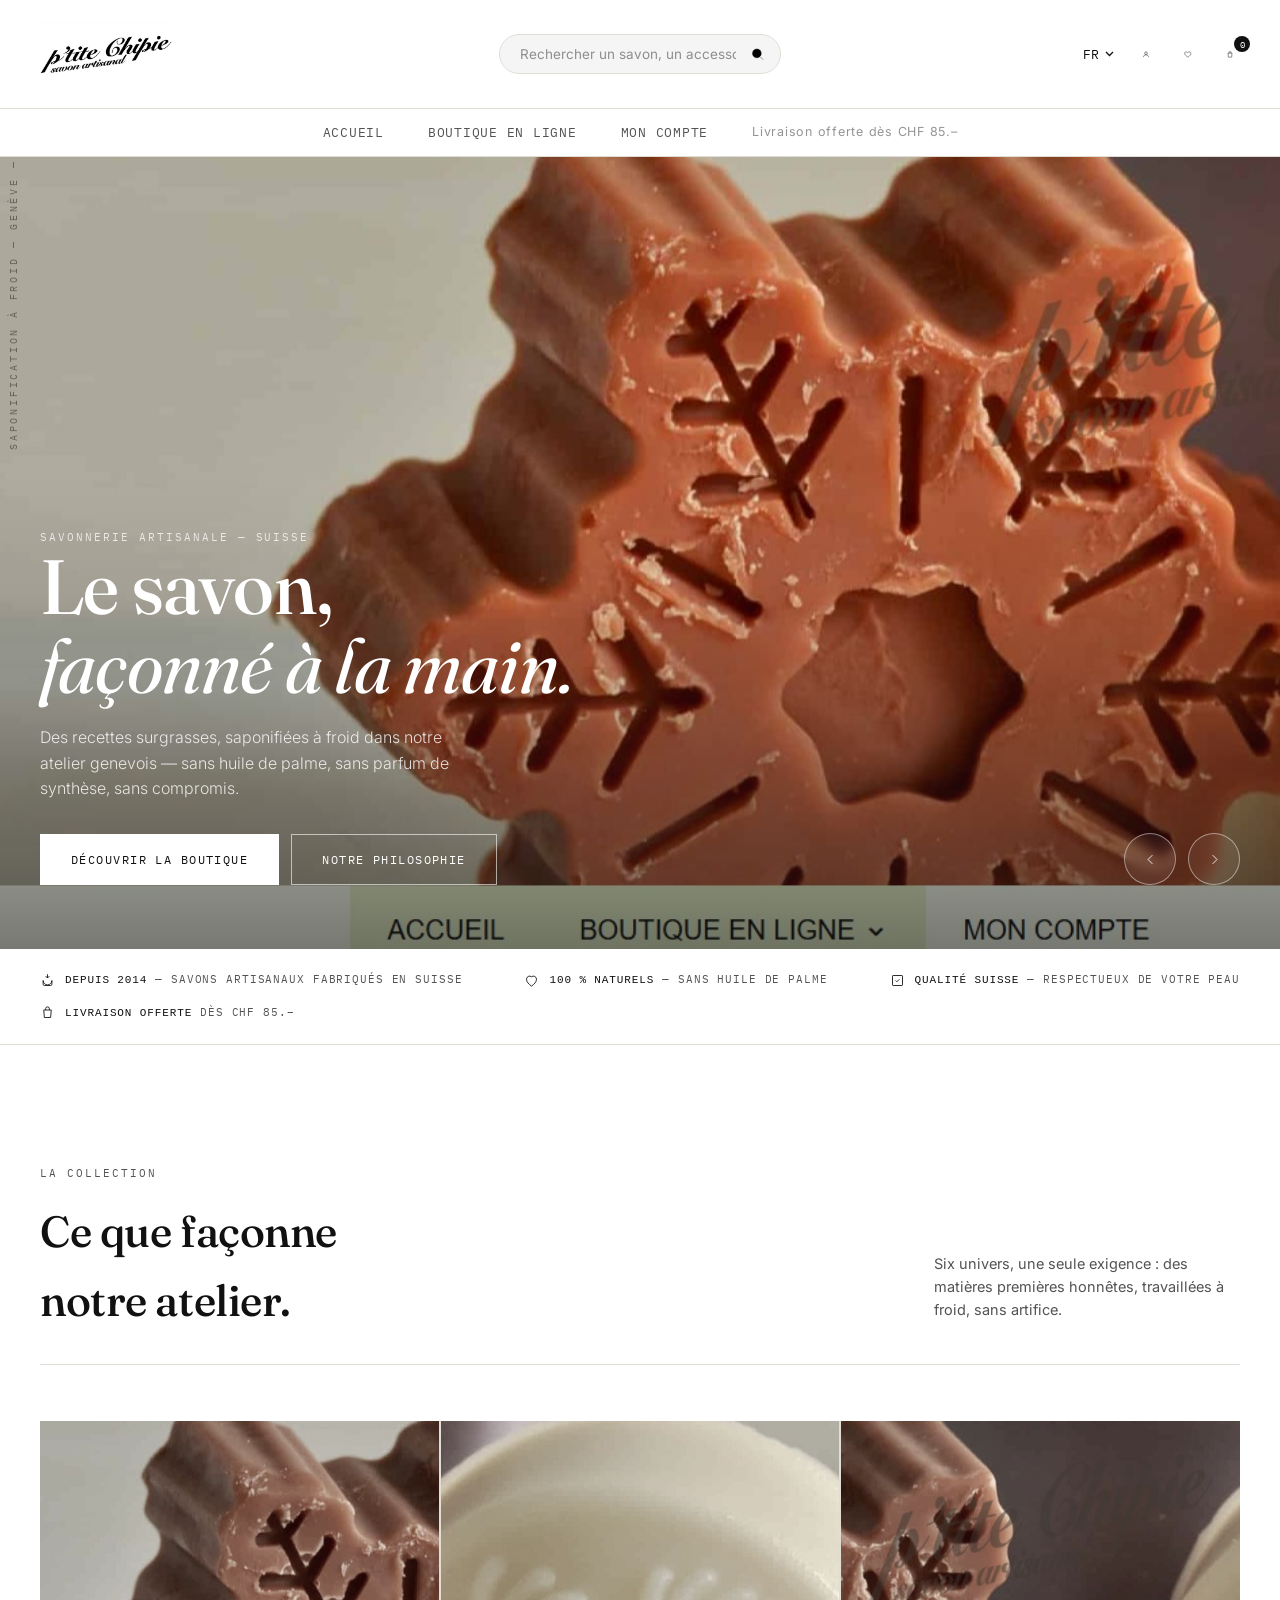
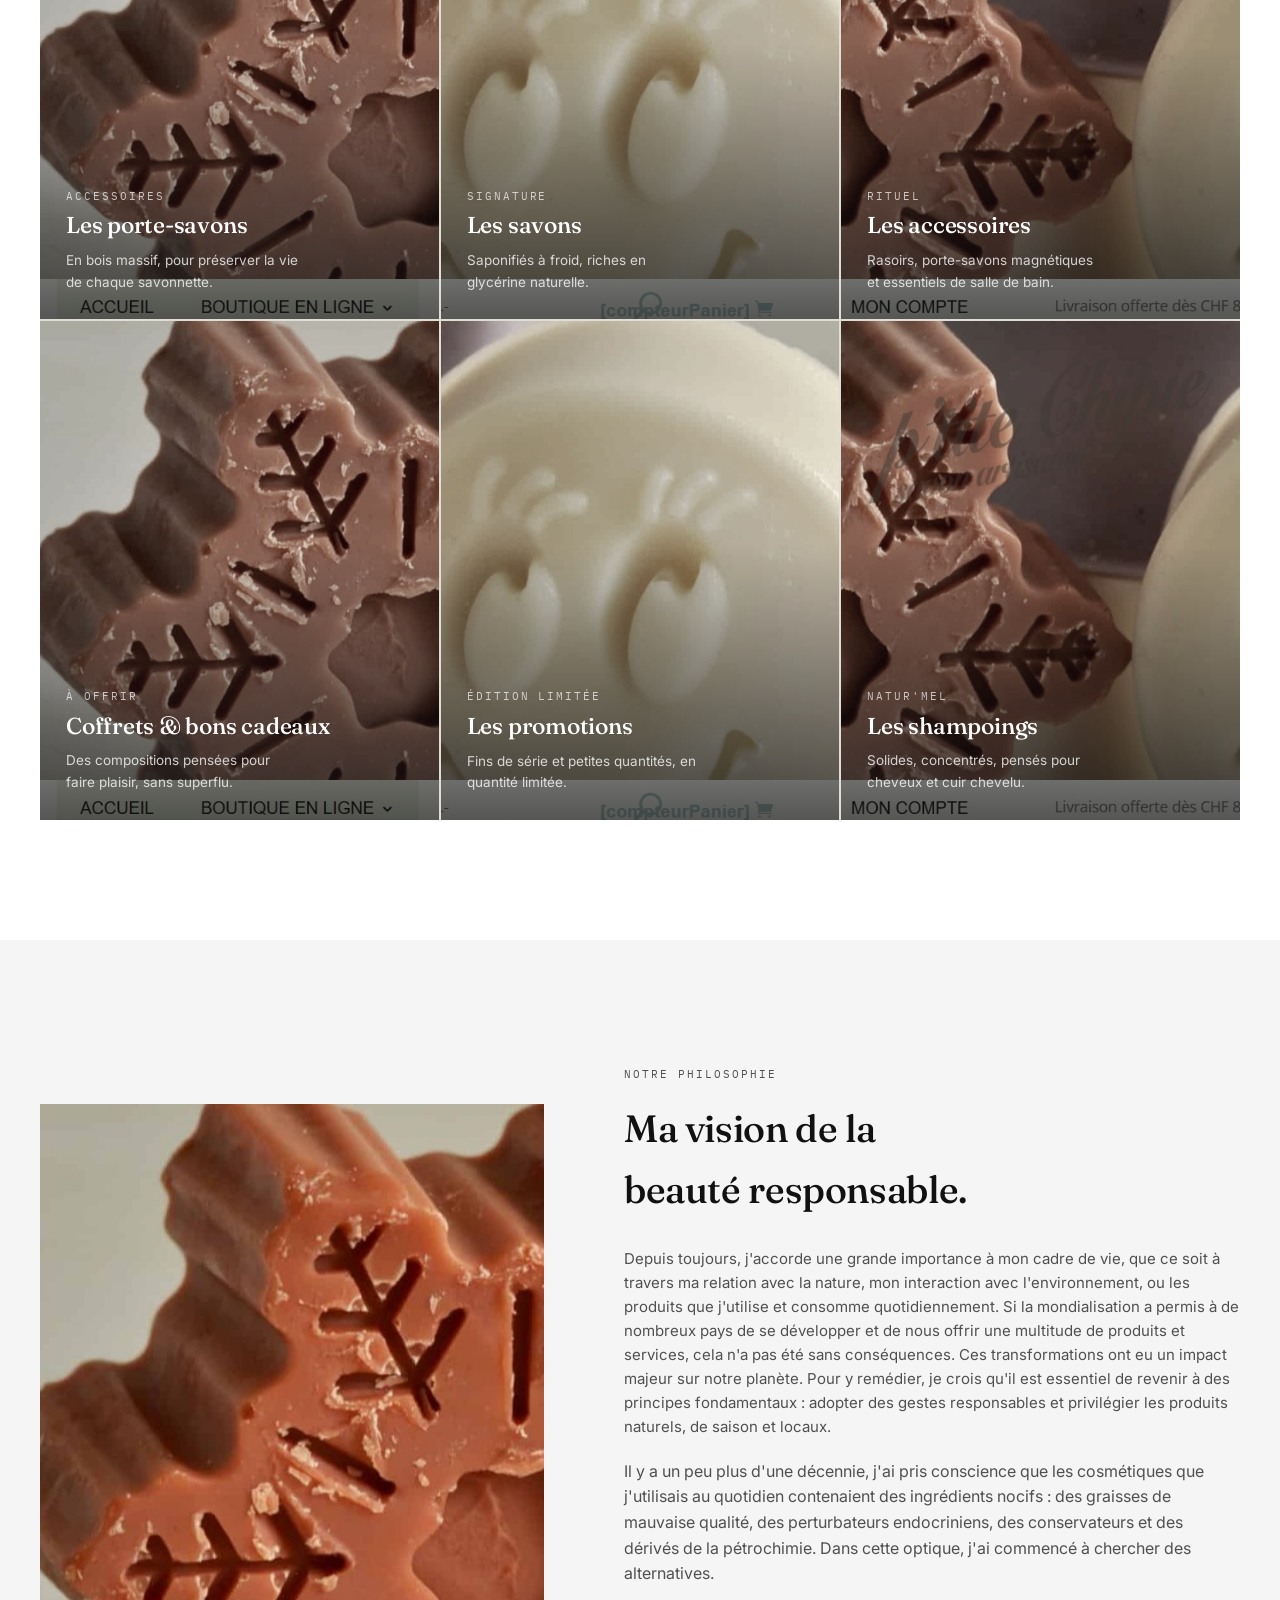
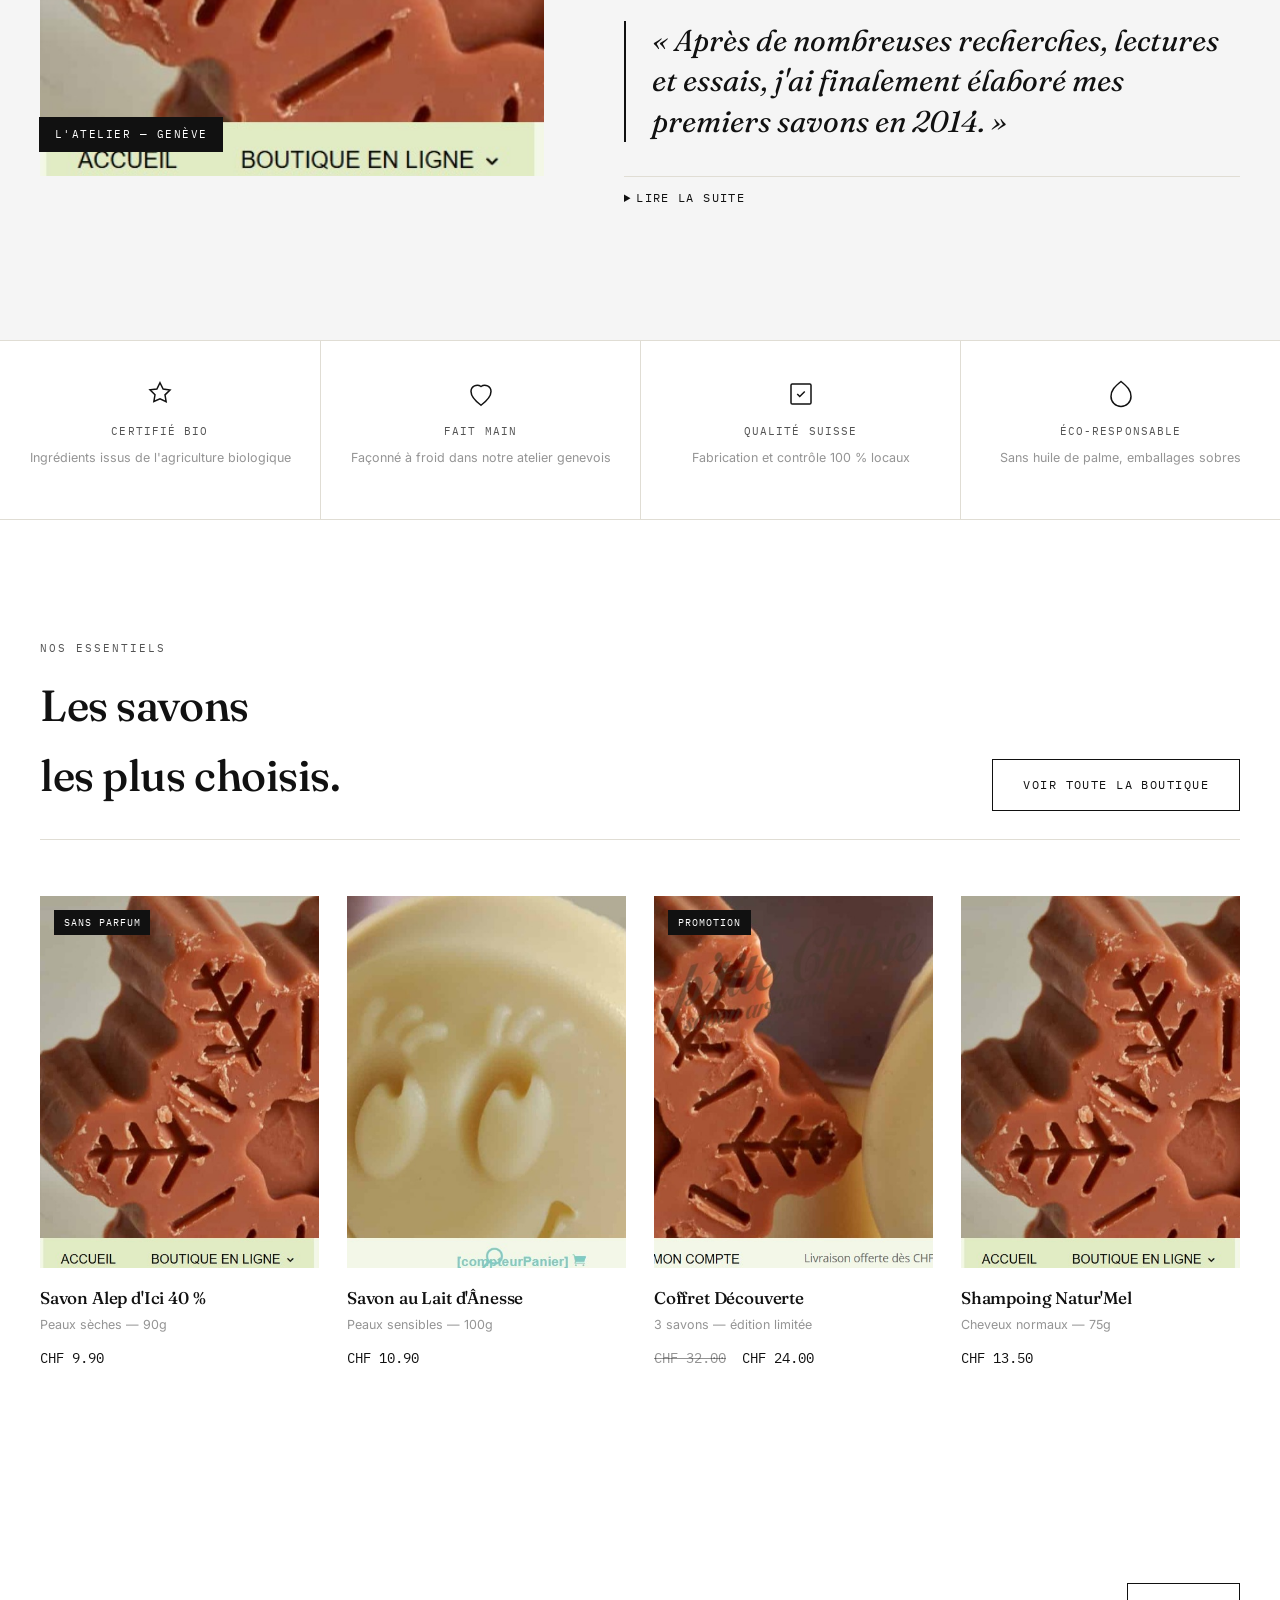
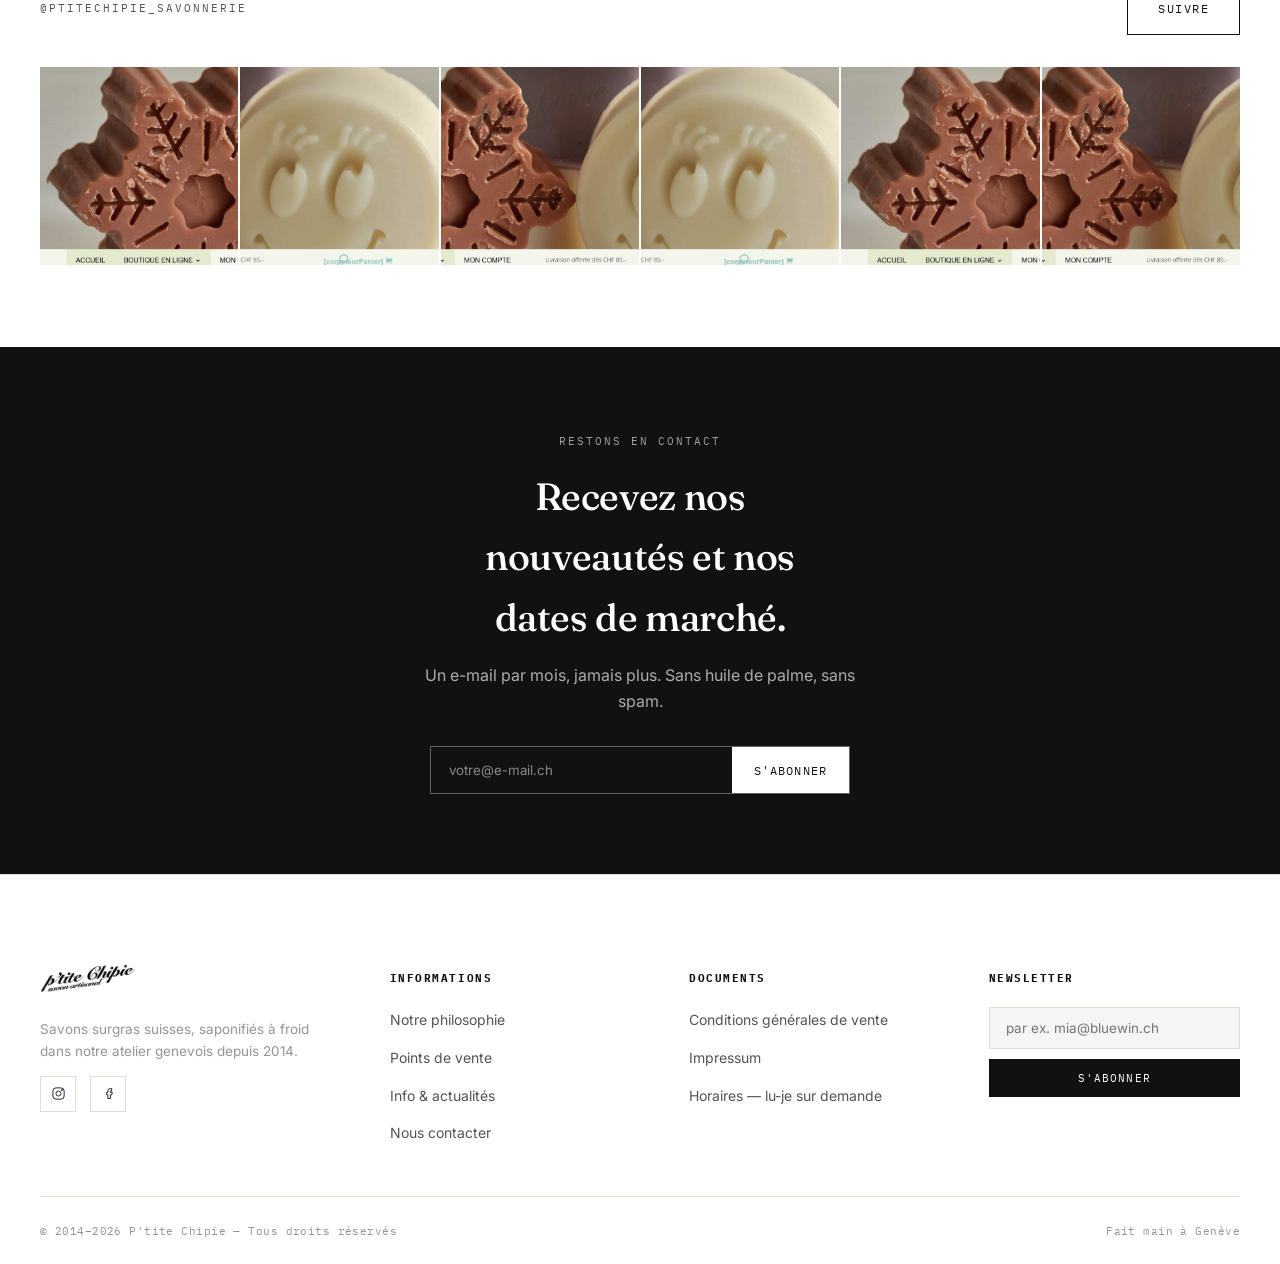
==== commit 23cd8048: "Add files via upload" ====
--- a/index.html
+++ b/index.html
@@ -79,6 +79,7 @@
   <div class="hero-content">
     <span class="eyebrow">Savonnerie artisanale — Suisse</span>
     <h1>Le savon,<br><span class="italic">façonné à la main.</span></h1>
+    <p class="hero-desc">Des recettes surgrasses, saponifiées à froid dans notre atelier genevois — sans huile de palme, sans parfum de synthèse, sans compromis.</p>
     <div class="hero-cta">
       <a href="#collection" class="btn btn-light">Découvrir la boutique</a>
       <a href="#philosophie" class="btn btn-outline" style="color:#fff;border-color:rgba(255,255,255,.6)">Notre philosophie</a>
@@ -100,10 +101,32 @@
   </div>
 </section>
 
+<!-- ============ SOCIAL PROOF STRIP ============ -->
+<section class="social-proof">
+  <div class="wrap">
+    <div class="social-proof-item">
+      <svg viewBox="0 0 24 24"><path d="M12 2v6m0 0l-3-3m3 3l3-3M5 12a7 7 0 0 0 14 0"/><path d="M5 12v6a2 2 0 0 0 2 2h10a2 2 0 0 0 2-2v-6"/></svg>
+      <span><b>Depuis 2014</b> — savons artisanaux fabriqués en Suisse</span>
+    </div>
+    <div class="social-proof-item">
+      <svg viewBox="0 0 24 24"><path d="M12 21c-4-3-8-6.5-8-11a5 5 0 0 1 8-4 5 5 0 0 1 8 4c0 4.5-4 8-8 11z"/></svg>
+      <span><b>100&nbsp;% naturels</b> — sans huile de palme</span>
+    </div>
+    <div class="social-proof-item">
+      <svg viewBox="0 0 24 24"><rect x="4" y="4" width="16" height="16" rx="1"/><path d="M9 12l2 2 4-4"/></svg>
+      <span><b>Qualité suisse</b> — respectueux de votre peau</span>
+    </div>
+    <div class="social-proof-item">
+      <svg viewBox="0 0 24 24"><path d="M6 8h12l-1 12H7L6 8z"/><path d="M9 8V6a3 3 0 0 1 6 0v2"/></svg>
+      <span><b>Livraison offerte</b> dès CHF 85.–</span>
+    </div>
+  </div>
+</section>
+
 <!-- ============ CATEGORY GRID ============ -->
 <section class="section" id="collection">
   <div class="wrap">
-    <div class="section-head">
+    <div class="section-head reveal">
       <div>
         <span class="eyebrow">La collection</span>
         <h2>Ce que façonne<br>notre atelier.</h2>
@@ -111,8 +134,8 @@
       <p style="max-width:34ch;color:var(--ink-70);font-size:14.5px;">Six univers, une seule exigence&nbsp;: des matières premières honnêtes, travaillées à froid, sans artifice.</p>
     </div>
 
-    <div class="cat-grid">
-      <a class="cat-card" href="#">
+    <div class="cat-grid reveal-group">
+      <a class="cat-card reveal" href="#">
         <img src="assets/banner_left.jpg" alt="Porte-savons en bois">
         <div class="cat-card-arrow"><svg viewBox="0 0 24 24"><path d="M7 17L17 7M9 7h8v8"/></svg></div>
         <div class="cat-card-body">
@@ -122,7 +145,7 @@
         </div>
       </a>
 
-      <a class="cat-card" href="#">
+      <a class="cat-card reveal" href="#">
         <img src="assets/banner_right.jpg" alt="Savons surgras artisanaux">
         <div class="cat-card-arrow"><svg viewBox="0 0 24 24"><path d="M7 17L17 7M9 7h8v8"/></svg></div>
         <div class="cat-card-body">
@@ -132,7 +155,7 @@
         </div>
       </a>
 
-      <a class="cat-card" href="#">
+      <a class="cat-card reveal" href="#">
         <img src="assets/banner_full.jpg" alt="Accessoires de rasage et de bain">
         <div class="cat-card-arrow"><svg viewBox="0 0 24 24"><path d="M7 17L17 7M9 7h8v8"/></svg></div>
         <div class="cat-card-body">
@@ -142,7 +165,7 @@
         </div>
       </a>
 
-      <a class="cat-card" href="#">
+      <a class="cat-card reveal" href="#">
         <img src="assets/banner_left.jpg" alt="Coffrets cadeaux">
         <div class="cat-card-arrow"><svg viewBox="0 0 24 24"><path d="M7 17L17 7M9 7h8v8"/></svg></div>
         <div class="cat-card-body">
@@ -152,7 +175,7 @@
         </div>
       </a>
 
-      <a class="cat-card" href="#">
+      <a class="cat-card reveal" href="#">
         <img src="assets/banner_right.jpg" alt="Promotions">
         <div class="cat-card-arrow"><svg viewBox="0 0 24 24"><path d="M7 17L17 7M9 7h8v8"/></svg></div>
         <div class="cat-card-body">
@@ -162,7 +185,7 @@
         </div>
       </a>
 
-      <a class="cat-card" href="#">
+      <a class="cat-card reveal" href="#">
         <img src="assets/banner_full.jpg" alt="Shampoings solides Natur'Mel">
         <div class="cat-card-arrow"><svg viewBox="0 0 24 24"><path d="M7 17L17 7M9 7h8v8"/></svg></div>
         <div class="cat-card-body">
@@ -179,11 +202,11 @@
 <section class="section" id="philosophie" style="background:var(--stone);">
   <div class="wrap">
     <div class="about">
-      <div class="about-media">
+      <div class="about-media reveal">
         <img src="assets/banner_left.jpg" alt="Atelier de fabrication de savons P'tite Chipie">
         <span class="tag">L'atelier — Genève</span>
       </div>
-      <div class="about-copy">
+      <div class="about-copy reveal">
         <span class="eyebrow">Notre philosophie</span>
         <h2 style="margin:14px 0 26px;font-size:clamp(26px,3vw,38px);">Ma vision de la<br>beauté responsable.</h2>
 
@@ -206,29 +229,33 @@
 </section>
 
 <!-- ============ CERTIFICATIONS ============ -->
-<section class="certs">
-  <div class="cert">
+<section class="certs reveal-group">
+  <div class="cert reveal">
     <svg viewBox="0 0 24 24"><path d="M12 3l2.5 5 5.5.8-4 3.9.9 5.4L12 15.8 7.1 18l.9-5.4-4-3.9L9.5 8z"/></svg>
     <span>Certifié Bio</span>
-  </div>
-  <div class="cert">
+    <p class="cert-desc">Ingrédients issus de l'agriculture biologique</p>
+  </div>
+  <div class="cert reveal">
     <svg viewBox="0 0 24 24"><path d="M12 21c-4-3-8-6.5-8-11a5 5 0 0 1 8-4 5 5 0 0 1 8 4c0 4.5-4 8-8 11z"/></svg>
     <span>Fait main</span>
-  </div>
-  <div class="cert">
+    <p class="cert-desc">Façonné à froid dans notre atelier genevois</p>
+  </div>
+  <div class="cert reveal">
     <svg viewBox="0 0 24 24"><rect x="4" y="4" width="16" height="16" rx="1"/><path d="M9 12l2 2 4-4"/></svg>
     <span>Qualité suisse</span>
-  </div>
-  <div class="cert">
+    <p class="cert-desc">Fabrication et contrôle 100&nbsp;% locaux</p>
+  </div>
+  <div class="cert reveal">
     <svg viewBox="0 0 24 24"><path d="M12 2C7 6 4 9 4 14a8 8 0 0 0 16 0c0-5-3-8-8-12z"/></svg>
     <span>Éco-responsable</span>
+    <p class="cert-desc">Sans huile de palme, emballages sobres</p>
   </div>
 </section>
 
 <!-- ============ FEATURED PRODUCTS ============ -->
 <section class="section" id="produits">
   <div class="wrap">
-    <div class="section-head">
+    <div class="section-head reveal">
       <div>
         <span class="eyebrow">Nos essentiels</span>
         <h2>Les savons<br>les plus choisis.</h2>
@@ -236,10 +263,11 @@
       <a href="#" class="btn btn-outline">Voir toute la boutique</a>
     </div>
 
-    <div class="product-grid">
-      <a class="product-card" href="produit.html">
+    <div class="product-grid reveal-group">
+      <a class="product-card reveal" href="produit.html">
         <div class="product-media">
           <span class="product-badge">Sans parfum</span>
+          <button class="product-wishlist" aria-label="Ajouter aux favoris" onclick="event.preventDefault()"><svg viewBox="0 0 24 24"><path d="M12 20s-7.5-4.5-9.5-9C1 7.5 3 4 6.5 4c2 0 3.5 1.2 4.5 2.6C12 5.2 13.5 4 15.5 4 19 4 21 7.5 20.5 11 18.5 15.5 12 20 12 20z"/></svg></button>
           <img src="assets/banner_left.jpg" alt="Savon Alep d'Ici 40%">
           <div class="product-quickadd">Aperçu rapide</div>
         </div>
@@ -248,8 +276,9 @@
         <p class="product-price">CHF 9.90</p>
       </a>
 
-      <a class="product-card" href="#">
+      <a class="product-card reveal" href="#">
         <div class="product-media">
+          <button class="product-wishlist" aria-label="Ajouter aux favoris" onclick="event.preventDefault()"><svg viewBox="0 0 24 24"><path d="M12 20s-7.5-4.5-9.5-9C1 7.5 3 4 6.5 4c2 0 3.5 1.2 4.5 2.6C12 5.2 13.5 4 15.5 4 19 4 21 7.5 20.5 11 18.5 15.5 12 20 12 20z"/></svg></button>
           <img src="assets/banner_right.jpg" alt="Savon au lait d'ânesse">
           <div class="product-quickadd">Aperçu rapide</div>
         </div>
@@ -258,9 +287,10 @@
         <p class="product-price">CHF 10.90</p>
       </a>
 
-      <a class="product-card" href="#">
+      <a class="product-card reveal" href="#">
         <div class="product-media">
           <span class="product-badge">Promotion</span>
+          <button class="product-wishlist" aria-label="Ajouter aux favoris" onclick="event.preventDefault()"><svg viewBox="0 0 24 24"><path d="M12 20s-7.5-4.5-9.5-9C1 7.5 3 4 6.5 4c2 0 3.5 1.2 4.5 2.6C12 5.2 13.5 4 15.5 4 19 4 21 7.5 20.5 11 18.5 15.5 12 20 12 20z"/></svg></button>
           <img src="assets/banner_full.jpg" alt="Coffret découverte">
           <div class="product-quickadd">Aperçu rapide</div>
         </div>
@@ -269,8 +299,9 @@
         <p class="product-price"><span class="was">CHF 32.00</span> CHF 24.00</p>
       </a>
 
-      <a class="product-card" href="#">
+      <a class="product-card reveal" href="#">
         <div class="product-media">
+          <button class="product-wishlist" aria-label="Ajouter aux favoris" onclick="event.preventDefault()"><svg viewBox="0 0 24 24"><path d="M12 20s-7.5-4.5-9.5-9C1 7.5 3 4 6.5 4c2 0 3.5 1.2 4.5 2.6C12 5.2 13.5 4 15.5 4 19 4 21 7.5 20.5 11 18.5 15.5 12 20 12 20z"/></svg></button>
           <img src="assets/banner_left.jpg" alt="Shampoing solide Natur'Mel">
           <div class="product-quickadd">Aperçu rapide</div>
         </div>
@@ -285,7 +316,7 @@
 <!-- ============ INSTAGRAM ============ -->
 <section class="section-tight">
   <div class="wrap">
-    <div class="insta-head">
+    <div class="insta-head reveal">
       <span class="eyebrow">@ptitechipie_savonnerie</span>
       <a href="https://www.instagram.com/ptitechipie_savonnerie/" class="btn btn-outline">Suivre</a>
     </div>
--- a/style.css
+++ b/style.css
@@ -97,16 +97,18 @@
   grid-template-columns:1fr auto 1fr;
   align-items:center;
   gap:24px;
-  padding:18px 40px;
+  padding:22px 40px;
   max-width:1320px;
   margin:0 auto;
 }
 .logo-link{justify-self:start;}
 .logo-link img{
-  height:38px;
+  height:64px;
   width:auto;
   mix-blend-mode:multiply;
-}
+  transition:opacity .2s var(--ease);
+}
+.logo-link:hover img{opacity:.75;}
 .header-search{
   justify-self:center;
   width:100%;
@@ -260,6 +262,15 @@
   max-width:14ch;
   line-height:1.02;
 }
+.hero-desc{
+  font-family:var(--sans);
+  font-weight:300;
+  font-size:16px;
+  line-height:1.6;
+  color:rgba(255,255,255,.82);
+  max-width:42ch;
+  margin:20px 0 0;
+}
 .hero-cta{
   margin-top:32px;
   display:inline-flex;
@@ -272,32 +283,34 @@
   padding:15px 30px;
   font-family:var(--mono);font-size:12px;letter-spacing:.12em;text-transform:uppercase;
   border:1px solid var(--ink);
-  transition:background .25s var(--ease), color .25s var(--ease);
-}
-.btn:hover{background:transparent;color:var(--paper);}
+  transition:background .25s var(--ease), color .25s var(--ease), transform .25s var(--ease), box-shadow .25s var(--ease);
+}
+.btn:hover{background:transparent;color:var(--paper);transform:translateY(-2px);box-shadow:0 10px 24px rgba(0,0,0,.18);}
 .btn-outline{
   background:transparent;color:var(--ink);border:1px solid var(--ink);
 }
-.btn-outline:hover{background:var(--ink);color:var(--paper);}
+.btn-outline:hover{background:var(--ink);color:var(--paper);box-shadow:0 10px 24px rgba(17,17,17,.16);}
 .btn-light{background:var(--paper);color:var(--ink);border-color:var(--paper);}
-.btn-light:hover{background:transparent;color:var(--paper);}
+.btn-light:hover{background:transparent;color:var(--paper);box-shadow:0 10px 24px rgba(0,0,0,.22);}
 
 .hero-arrows{
   position:absolute;
   bottom:64px;right:40px;
-  display:flex;gap:10px;
+  display:flex;gap:12px;
   z-index:6;
 }
 .hero-arrow{
-  width:46px;height:46px;
-  border:1px solid rgba(255,255,255,.5);
-  background:rgba(255,255,255,.05);
+  width:52px;height:52px;
+  border-radius:50%;
+  border:1px solid rgba(255,255,255,.45);
+  background:rgba(255,255,255,.06);
+  backdrop-filter:blur(6px);
   color:var(--paper);
   display:flex;align-items:center;justify-content:center;
-  transition:background .2s, border-color .2s;
-}
-.hero-arrow:hover{background:rgba(255,255,255,.18);border-color:var(--paper);}
-.hero-arrow svg{width:16px;height:16px;stroke:var(--paper);fill:none;stroke-width:1.5;}
+  transition:background .3s var(--ease), border-color .3s var(--ease), transform .3s var(--ease);
+}
+.hero-arrow:hover{background:rgba(255,255,255,.2);border-color:var(--paper);transform:scale(1.06);}
+.hero-arrow svg{width:15px;height:15px;stroke:var(--paper);fill:none;stroke-width:1.4;}
 
 .hero-dots{
   position:absolute;
@@ -310,6 +323,32 @@
   transition:background .2s;
 }
 .hero-dots button.active{background:var(--paper);}
+
+/* ============================================================
+   SOCIAL PROOF STRIP (below hero)
+   ============================================================ */
+.social-proof{
+  border-bottom:1px solid var(--line);
+  background:var(--paper);
+}
+.social-proof .wrap{
+  display:flex;
+  flex-wrap:wrap;
+  justify-content:space-between;
+  align-items:center;
+  gap:14px 32px;
+  padding:22px 40px;
+}
+.social-proof-item{
+  display:flex;align-items:center;gap:10px;
+  font-family:var(--mono);font-size:11px;letter-spacing:.08em;text-transform:uppercase;
+  color:var(--ink-70);white-space:nowrap;
+}
+.social-proof-item svg{width:15px;height:15px;stroke:var(--ink);fill:none;stroke-width:1.4;flex-shrink:0;}
+.social-proof-item b{color:var(--ink);font-weight:500;}
+@media (max-width:900px){
+  .social-proof .wrap{justify-content:center;text-align:center;}
+}
 
 /* ============================================================
    SECTION SCAFFOLDING
@@ -358,7 +397,9 @@
   position:relative;z-index:2;
   padding:26px;
   color:var(--paper);
-}
+  transition:transform .45s var(--ease);
+}
+.cat-card:hover .cat-card-body{transform:translateY(-6px);}
 .cat-card-body .eyebrow{color:rgba(255,255,255,.7);margin-bottom:8px;}
 .cat-card-body h3{color:var(--paper);font-size:23px;margin-bottom:6px;}
 .cat-card-body p{margin:0;font-size:13.5px;color:rgba(255,255,255,.78);max-width:26ch;}
@@ -431,10 +472,16 @@
   text-align:center;
   border-left:1px solid var(--line);
   display:flex;flex-direction:column;align-items:center;gap:14px;
-}
+  transition:background .3s var(--ease);
+}
+.cert:hover{background:var(--stone);}
 .cert:first-child{border-left:none;}
 .cert svg{width:30px;height:30px;stroke:var(--ink);fill:none;stroke-width:1.2;}
 .cert span{font-family:var(--mono);font-size:11px;letter-spacing:.1em;text-transform:uppercase;color:var(--ink-70);}
+.cert .cert-desc{
+  font-family:var(--sans);font-size:12.5px;letter-spacing:0;text-transform:none;
+  color:var(--ink-45);margin-top:-6px;
+}
 @media (max-width:760px){
   .certs{grid-template-columns:repeat(2,1fr);}
   .cert:nth-child(3){border-left:none;}
@@ -453,9 +500,25 @@
   background:var(--stone);
   overflow:hidden;
   margin-bottom:16px;
-}
+  transition:box-shadow .35s var(--ease);
+}
+.product-card:hover .product-media{box-shadow:0 22px 44px rgba(17,17,17,.14);}
 .product-media img{width:100%;height:100%;object-fit:cover;transition:transform .7s var(--ease);}
 .product-card:hover .product-media img{transform:scale(1.045);}
+.product-wishlist{
+  position:absolute;top:12px;right:12px;z-index:3;
+  width:34px;height:34px;border-radius:50%;
+  background:rgba(255,255,255,.92);border:none;
+  display:flex;align-items:center;justify-content:center;
+  opacity:0;transform:translateY(-6px);
+  transition:opacity .3s var(--ease), transform .3s var(--ease), background .2s;
+}
+.product-card:hover .product-wishlist{opacity:1;transform:translateY(0);}
+.product-wishlist:hover{background:var(--ink);}
+.product-wishlist:hover svg{stroke:var(--paper);}
+.product-wishlist svg{width:15px;height:15px;stroke:var(--ink);fill:none;stroke-width:1.5;}
+.product-wishlist.active{background:var(--ink);}
+.product-wishlist.active svg{stroke:var(--paper);fill:var(--paper);}
 .product-quickadd{
   position:absolute;left:14px;right:14px;bottom:14px;
   background:var(--paper);
@@ -530,7 +593,7 @@
   gap:48px;
   padding:80px 0 50px;
 }
-.footer-brand img{height:30px;mix-blend-mode:multiply;margin-bottom:18px;}
+.footer-brand img{height:46px;mix-blend-mode:multiply;margin-bottom:18px;}
 .footer-brand p{color:var(--ink-45);font-size:13.5px;max-width:30ch;}
 .footer-col h4{
   font-family:var(--mono);font-size:11px;letter-spacing:.14em;text-transform:uppercase;
@@ -638,6 +701,8 @@
   display:flex;align-items:center;justify-content:center;
 }
 .wishlist-btn svg{width:18px;height:18px;stroke:var(--ink);fill:none;stroke-width:1.4;}
+.wishlist-btn.active{background:var(--ink);border-color:var(--ink);}
+.wishlist-btn.active svg{stroke:var(--paper);fill:var(--paper);}
 
 .reassurance{
   display:flex;gap:26px;
@@ -690,6 +755,58 @@
 /* related products section reuse .product-grid */
 .related-title{font-size:28px;margin-bottom:36px;}
 
+/* ============================================================
+   SCROLL REVEAL — subtle fade-up used across sections
+   ============================================================ */
+.reveal{
+  opacity:0;
+  transform:translateY(28px);
+  transition:opacity .8s var(--ease), transform .8s var(--ease);
+}
+.reveal.in-view{opacity:1;transform:translateY(0);}
+.reveal-group .reveal:nth-child(1){transition-delay:0s;}
+.reveal-group .reveal:nth-child(2){transition-delay:.08s;}
+.reveal-group .reveal:nth-child(3){transition-delay:.16s;}
+.reveal-group .reveal:nth-child(4){transition-delay:.24s;}
+.reveal-group .reveal:nth-child(5){transition-delay:.32s;}
+.reveal-group .reveal:nth-child(6){transition-delay:.4s;}
+@media (prefers-reduced-motion: reduce){
+  .reveal{opacity:1;transform:none;transition:none;}
+}
+
+/* Hero load-in sequence */
+.hero-content .eyebrow,
+.hero-content h1,
+.hero-content .hero-desc,
+.hero-content .hero-cta{
+  opacity:0;
+  transform:translateY(16px);
+  animation:heroIn .8s var(--ease) forwards;
+}
+.hero-content .eyebrow{animation-delay:.15s;}
+.hero-content h1{animation-delay:.3s;}
+.hero-content .hero-desc{animation-delay:.45s;}
+.hero-content .hero-cta{animation-delay:.6s;}
+@keyframes heroIn{to{opacity:1;transform:translateY(0);}}
+@media (prefers-reduced-motion: reduce){
+  .hero-content .eyebrow, .hero-content h1, .hero-content .hero-desc, .hero-content .hero-cta{
+    animation:none;opacity:1;transform:none;
+  }
+}
+
+/* Button ripple */
+.btn, .add-to-cart, .footer-newsletter button, .strip-form button{position:relative;overflow:hidden;}
+.ripple{
+  position:absolute;
+  border-radius:50%;
+  background:rgba(255,255,255,.55);
+  transform:scale(0);
+  animation:rippleAnim .6s var(--ease);
+  pointer-events:none;
+}
+.btn-outline .ripple{background:rgba(17,17,17,.18);}
+@keyframes rippleAnim{to{transform:scale(2.6);opacity:0;}}
+
 /* utility */
 .mt-0{margin-top:0;}
 .center{text-align:center;}
